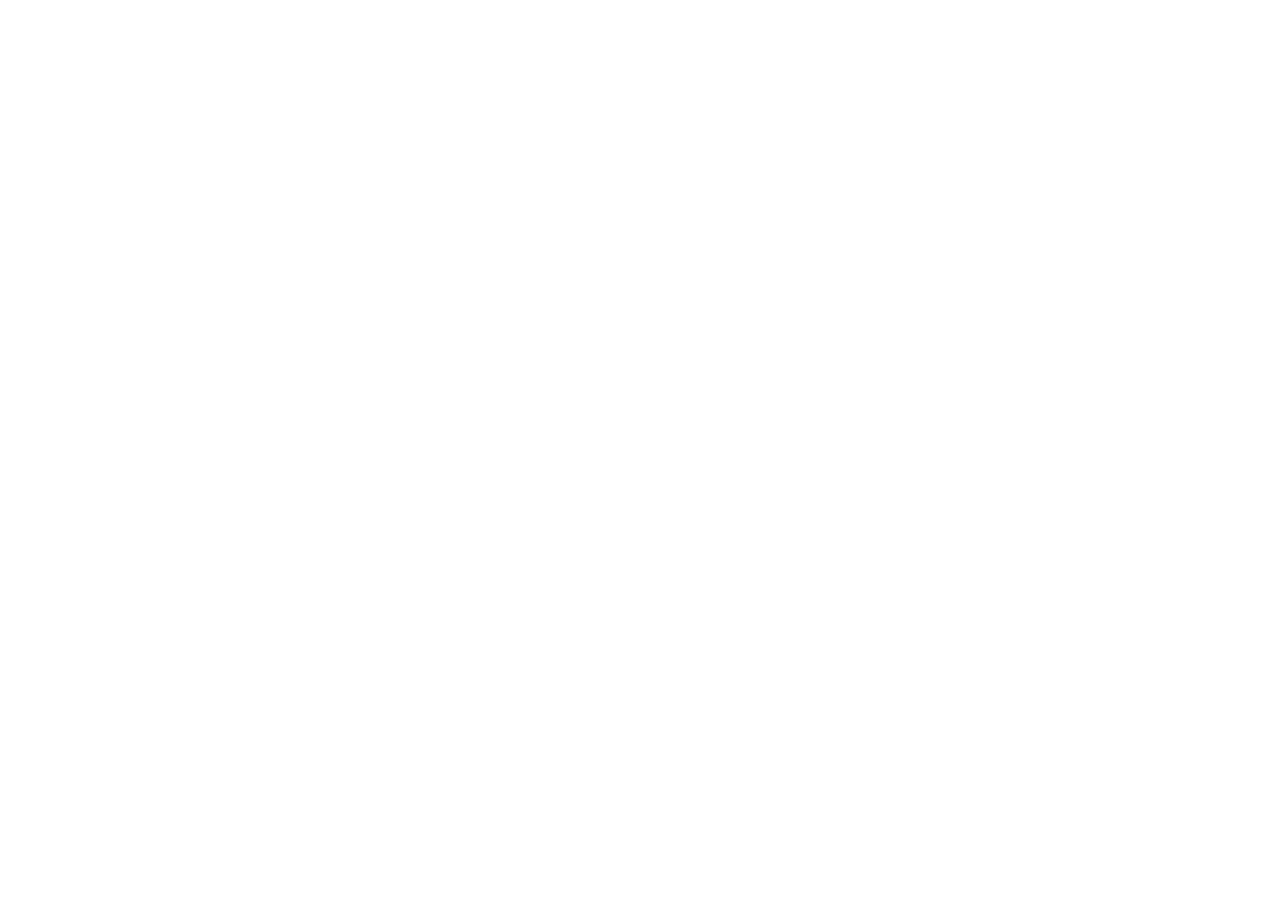
==== index.html @ 1cd81a51 "页面初始化" ====
<!DOCTYPE html>
<html lang="en">
<head>
    <meta charset="UTF-8">
    <meta name="viewport" content="width=device-width, initial-scale=1.0">
    <title>Document</title>
</head>
<body>
    
</body>
</html>
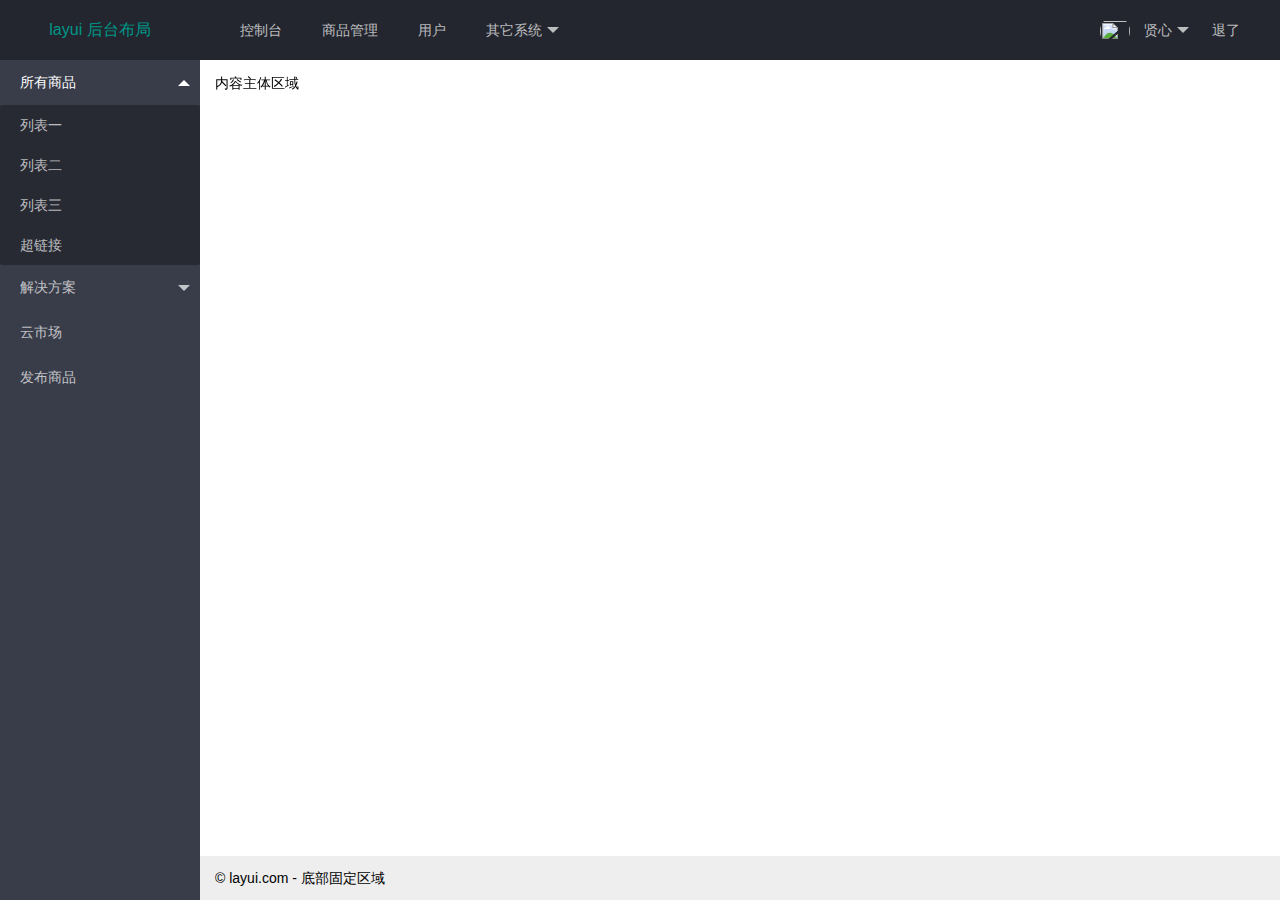
==== commit aeeeda00: "创建首页" ====
--- a/index.html
+++ b/index.html
@@ -1,11 +1,84 @@
 <!DOCTYPE html>
 <html lang="en">
+
 <head>
     <meta charset="UTF-8">
     <meta name="viewport" content="width=device-width, initial-scale=1.0">
     <title>Document</title>
+    <link rel="stylesheet" href="/assets/lib/layui/css/layui.css">
 </head>
-<body>
-    
+
+<body class="layui-layout-body">
+    <div class="layui-layout layui-layout-admin">
+        <div class="layui-header">
+            <div class="layui-logo">layui 后台布局</div>
+            <!-- 头部区域（可配合layui已有的水平导航） -->
+            <ul class="layui-nav layui-layout-left">
+                <li class="layui-nav-item"><a href="">控制台</a></li>
+                <li class="layui-nav-item"><a href="">商品管理</a></li>
+                <li class="layui-nav-item"><a href="">用户</a></li>
+                <li class="layui-nav-item">
+                    <a href="javascript:;">其它系统</a>
+                    <dl class="layui-nav-child">
+                        <dd><a href="">邮件管理</a></dd>
+                        <dd><a href="">消息管理</a></dd>
+                        <dd><a href="">授权管理</a></dd>
+                    </dl>
+                </li>
+            </ul>
+            <ul class="layui-nav layui-layout-right">
+                <li class="layui-nav-item">
+                    <a href="javascript:;">
+                        <img src="http://t.cn/RCzsdCq" class="layui-nav-img">
+                        贤心
+                    </a>
+                    <dl class="layui-nav-child">
+                        <dd><a href="">基本资料</a></dd>
+                        <dd><a href="">安全设置</a></dd>
+                    </dl>
+                </li>
+                <li class="layui-nav-item"><a href="">退了</a></li>
+            </ul>
+        </div>
+
+        <div class="layui-side layui-bg-black">
+            <div class="layui-side-scroll">
+                <!-- 左侧导航区域（可配合layui已有的垂直导航） -->
+                <ul class="layui-nav layui-nav-tree" lay-filter="test">
+                    <li class="layui-nav-item layui-nav-itemed">
+                        <a class="" href="javascript:;">所有商品</a>
+                        <dl class="layui-nav-child">
+                            <dd><a href="javascript:;">列表一</a></dd>
+                            <dd><a href="javascript:;">列表二</a></dd>
+                            <dd><a href="javascript:;">列表三</a></dd>
+                            <dd><a href="">超链接</a></dd>
+                        </dl>
+                    </li>
+                    <li class="layui-nav-item">
+                        <a href="javascript:;">解决方案</a>
+                        <dl class="layui-nav-child">
+                            <dd><a href="javascript:;">列表一</a></dd>
+                            <dd><a href="javascript:;">列表二</a></dd>
+                            <dd><a href="">超链接</a></dd>
+                        </dl>
+                    </li>
+                    <li class="layui-nav-item"><a href="">云市场</a></li>
+                    <li class="layui-nav-item"><a href="">发布商品</a></li>
+                </ul>
+            </div>
+        </div>
+
+        <div class="layui-body">
+            <!-- 内容主体区域 -->
+            <div style="padding: 15px;">内容主体区域</div>
+        </div>
+
+        <div class="layui-footer">
+            <!-- 底部固定区域 -->
+            © layui.com - 底部固定区域
+        </div>
+    </div>
+    <script src="/assets/lib/layui/layui.all.js"></script>
 </body>
+
 </html>--- a/assets/lib/layui/css/layui.css
+++ b/assets/lib/layui/css/layui.css
@@ -0,0 +1,2 @@
+/** layui-v2.5.5 MIT License By https://www.layui.com */
+ .layui-inline,img{display:inline-block;vertical-align:middle}h1,h2,h3,h4,h5,h6{font-weight:400}.layui-edge,.layui-header,.layui-inline,.layui-main{position:relative}.layui-body,.layui-edge,.layui-elip{overflow:hidden}.layui-btn,.layui-edge,.layui-inline,img{vertical-align:middle}.layui-btn,.layui-disabled,.layui-icon,.layui-unselect{-moz-user-select:none;-webkit-user-select:none;-ms-user-select:none}.layui-elip,.layui-form-checkbox span,.layui-form-pane .layui-form-label{text-overflow:ellipsis;white-space:nowrap}.layui-breadcrumb,.layui-tree-btnGroup{visibility:hidden}blockquote,body,button,dd,div,dl,dt,form,h1,h2,h3,h4,h5,h6,input,li,ol,p,pre,td,textarea,th,ul{margin:0;padding:0;-webkit-tap-highlight-color:rgba(0,0,0,0)}a:active,a:hover{outline:0}img{border:none}li{list-style:none}table{border-collapse:collapse;border-spacing:0}h4,h5,h6{font-size:100%}button,input,optgroup,option,select,textarea{font-family:inherit;font-size:inherit;font-style:inherit;font-weight:inherit;outline:0}pre{white-space:pre-wrap;white-space:-moz-pre-wrap;white-space:-pre-wrap;white-space:-o-pre-wrap;word-wrap:break-word}body{line-height:24px;font:14px Helvetica Neue,Helvetica,PingFang SC,Tahoma,Arial,sans-serif}hr{height:1px;margin:10px 0;border:0;clear:both}a{color:#333;text-decoration:none}a:hover{color:#777}a cite{font-style:normal;*cursor:pointer}.layui-border-box,.layui-border-box *{box-sizing:border-box}.layui-box,.layui-box *{box-sizing:content-box}.layui-clear{clear:both;*zoom:1}.layui-clear:after{content:'\20';clear:both;*zoom:1;display:block;height:0}.layui-inline{*display:inline;*zoom:1}.layui-edge{display:inline-block;width:0;height:0;border-width:6px;border-style:dashed;border-color:transparent}.layui-edge-top{top:-4px;border-bottom-color:#999;border-bottom-style:solid}.layui-edge-right{border-left-color:#999;border-left-style:solid}.layui-edge-bottom{top:2px;border-top-color:#999;border-top-style:solid}.layui-edge-left{border-right-color:#999;border-right-style:solid}.layui-disabled,.layui-disabled:hover{color:#d2d2d2!important;cursor:not-allowed!important}.layui-circle{border-radius:100%}.layui-show{display:block!important}.layui-hide{display:none!important}@font-face{font-family:layui-icon;src:url(../font/iconfont.eot?v=250);src:url(../font/iconfont.eot?v=250#iefix) format('embedded-opentype'),url(../font/iconfont.woff2?v=250) format('woff2'),url(../font/iconfont.woff?v=250) format('woff'),url(../font/iconfont.ttf?v=250) format('truetype'),url(../font/iconfont.svg?v=250#layui-icon) format('svg')}.layui-icon{font-family:layui-icon!important;font-size:16px;font-style:normal;-webkit-font-smoothing:antialiased;-moz-osx-font-smoothing:grayscale}.layui-icon-reply-fill:before{content:"\e611"}.layui-icon-set-fill:before{content:"\e614"}.layui-icon-menu-fill:before{content:"\e60f"}.layui-icon-search:before{content:"\e615"}.layui-icon-share:before{content:"\e641"}.layui-icon-set-sm:before{content:"\e620"}.layui-icon-engine:before{content:"\e628"}.layui-icon-close:before{content:"\1006"}.layui-icon-close-fill:before{content:"\1007"}.layui-icon-chart-screen:before{content:"\e629"}.layui-icon-star:before{content:"\e600"}.layui-icon-circle-dot:before{content:"\e617"}.layui-icon-chat:before{content:"\e606"}.layui-icon-release:before{content:"\e609"}.layui-icon-list:before{content:"\e60a"}.layui-icon-chart:before{content:"\e62c"}.layui-icon-ok-circle:before{content:"\1005"}.layui-icon-layim-theme:before{content:"\e61b"}.layui-icon-table:before{content:"\e62d"}.layui-icon-right:before{content:"\e602"}.layui-icon-left:before{content:"\e603"}.layui-icon-cart-simple:before{content:"\e698"}.layui-icon-face-cry:before{content:"\e69c"}.layui-icon-face-smile:before{content:"\e6af"}.layui-icon-survey:before{content:"\e6b2"}.layui-icon-tree:before{content:"\e62e"}.layui-icon-upload-circle:before{content:"\e62f"}.layui-icon-add-circle:before{content:"\e61f"}.layui-icon-download-circle:before{content:"\e601"}.layui-icon-templeate-1:before{content:"\e630"}.layui-icon-util:before{content:"\e631"}.layui-icon-face-surprised:before{content:"\e664"}.layui-icon-edit:before{content:"\e642"}.layui-icon-speaker:before{content:"\e645"}.layui-icon-down:before{content:"\e61a"}.layui-icon-file:before{content:"\e621"}.layui-icon-layouts:before{content:"\e632"}.layui-icon-rate-half:before{content:"\e6c9"}.layui-icon-add-circle-fine:before{content:"\e608"}.layui-icon-prev-circle:before{content:"\e633"}.layui-icon-read:before{content:"\e705"}.layui-icon-404:before{content:"\e61c"}.layui-icon-carousel:before{content:"\e634"}.layui-icon-help:before{content:"\e607"}.layui-icon-code-circle:before{content:"\e635"}.layui-icon-water:before{content:"\e636"}.layui-icon-username:before{content:"\e66f"}.layui-icon-find-fill:before{content:"\e670"}.layui-icon-about:before{content:"\e60b"}.layui-icon-location:before{content:"\e715"}.layui-icon-up:before{content:"\e619"}.layui-icon-pause:before{content:"\e651"}.layui-icon-date:before{content:"\e637"}.layui-icon-layim-uploadfile:before{content:"\e61d"}.layui-icon-delete:before{content:"\e640"}.layui-icon-play:before{content:"\e652"}.layui-icon-top:before{content:"\e604"}.layui-icon-friends:before{content:"\e612"}.layui-icon-refresh-3:before{content:"\e9aa"}.layui-icon-ok:before{content:"\e605"}.layui-icon-layer:before{content:"\e638"}.layui-icon-face-smile-fine:before{content:"\e60c"}.layui-icon-dollar:before{content:"\e659"}.layui-icon-group:before{content:"\e613"}.layui-icon-layim-download:before{content:"\e61e"}.layui-icon-picture-fine:before{content:"\e60d"}.layui-icon-link:before{content:"\e64c"}.layui-icon-diamond:before{content:"\e735"}.layui-icon-log:before{content:"\e60e"}.layui-icon-rate-solid:before{content:"\e67a"}.layui-icon-fonts-del:before{content:"\e64f"}.layui-icon-unlink:before{content:"\e64d"}.layui-icon-fonts-clear:before{content:"\e639"}.layui-icon-triangle-r:before{content:"\e623"}.layui-icon-circle:before{content:"\e63f"}.layui-icon-radio:before{content:"\e643"}.layui-icon-align-center:before{content:"\e647"}.layui-icon-align-right:before{content:"\e648"}.layui-icon-align-left:before{content:"\e649"}.layui-icon-loading-1:before{content:"\e63e"}.layui-icon-return:before{content:"\e65c"}.layui-icon-fonts-strong:before{content:"\e62b"}.layui-icon-upload:before{content:"\e67c"}.layui-icon-dialogue:before{content:"\e63a"}.layui-icon-video:before{content:"\e6ed"}.layui-icon-headset:before{content:"\e6fc"}.layui-icon-cellphone-fine:before{content:"\e63b"}.layui-icon-add-1:before{content:"\e654"}.layui-icon-face-smile-b:before{content:"\e650"}.layui-icon-fonts-html:before{content:"\e64b"}.layui-icon-form:before{content:"\e63c"}.layui-icon-cart:before{content:"\e657"}.layui-icon-camera-fill:before{content:"\e65d"}.layui-icon-tabs:before{content:"\e62a"}.layui-icon-fonts-code:before{content:"\e64e"}.layui-icon-fire:before{content:"\e756"}.layui-icon-set:before{content:"\e716"}.layui-icon-fonts-u:before{content:"\e646"}.layui-icon-triangle-d:before{content:"\e625"}.layui-icon-tips:before{content:"\e702"}.layui-icon-picture:before{content:"\e64a"}.layui-icon-more-vertical:before{content:"\e671"}.layui-icon-flag:before{content:"\e66c"}.layui-icon-loading:before{content:"\e63d"}.layui-icon-fonts-i:before{content:"\e644"}.layui-icon-refresh-1:before{content:"\e666"}.layui-icon-rmb:before{content:"\e65e"}.layui-icon-home:before{content:"\e68e"}.layui-icon-user:before{content:"\e770"}.layui-icon-notice:before{content:"\e667"}.layui-icon-login-weibo:before{content:"\e675"}.layui-icon-voice:before{content:"\e688"}.layui-icon-upload-drag:before{content:"\e681"}.layui-icon-login-qq:before{content:"\e676"}.layui-icon-snowflake:before{content:"\e6b1"}.layui-icon-file-b:before{content:"\e655"}.layui-icon-template:before{content:"\e663"}.layui-icon-auz:before{content:"\e672"}.layui-icon-console:before{content:"\e665"}.layui-icon-app:before{content:"\e653"}.layui-icon-prev:before{content:"\e65a"}.layui-icon-website:before{content:"\e7ae"}.layui-icon-next:before{content:"\e65b"}.layui-icon-component:before{content:"\e857"}.layui-icon-more:before{content:"\e65f"}.layui-icon-login-wechat:before{content:"\e677"}.layui-icon-shrink-right:before{content:"\e668"}.layui-icon-spread-left:before{content:"\e66b"}.layui-icon-camera:before{content:"\e660"}.layui-icon-note:before{content:"\e66e"}.layui-icon-refresh:before{content:"\e669"}.layui-icon-female:before{content:"\e661"}.layui-icon-male:before{content:"\e662"}.layui-icon-password:before{content:"\e673"}.layui-icon-senior:before{content:"\e674"}.layui-icon-theme:before{content:"\e66a"}.layui-icon-tread:before{content:"\e6c5"}.layui-icon-praise:before{content:"\e6c6"}.layui-icon-star-fill:before{content:"\e658"}.layui-icon-rate:before{content:"\e67b"}.layui-icon-template-1:before{content:"\e656"}.layui-icon-vercode:before{content:"\e679"}.layui-icon-cellphone:before{content:"\e678"}.layui-icon-screen-full:before{content:"\e622"}.layui-icon-screen-restore:before{content:"\e758"}.layui-icon-cols:before{content:"\e610"}.layui-icon-export:before{content:"\e67d"}.layui-icon-print:before{content:"\e66d"}.layui-icon-slider:before{content:"\e714"}.layui-icon-addition:before{content:"\e624"}.layui-icon-subtraction:before{content:"\e67e"}.layui-icon-service:before{content:"\e626"}.layui-icon-transfer:before{content:"\e691"}.layui-main{width:1140px;margin:0 auto}.layui-header{z-index:1000;height:60px}.layui-header a:hover{transition:all .5s;-webkit-transition:all .5s}.layui-side{position:fixed;left:0;top:0;bottom:0;z-index:999;width:200px;overflow-x:hidden}.layui-side-scroll{position:relative;width:220px;height:100%;overflow-x:hidden}.layui-body{position:absolute;left:200px;right:0;top:0;bottom:0;z-index:998;width:auto;overflow-y:auto;box-sizing:border-box}.layui-layout-body{overflow:hidden}.layui-layout-admin .layui-header{background-color:#23262E}.layui-layout-admin .layui-side{top:60px;width:200px;overflow-x:hidden}.layui-layout-admin .layui-body{position:fixed;top:60px;bottom:44px}.layui-layout-admin .layui-main{width:auto;margin:0 15px}.layui-layout-admin .layui-footer{position:fixed;left:200px;right:0;bottom:0;height:44px;line-height:44px;padding:0 15px;background-color:#eee}.layui-layout-admin .layui-logo{position:absolute;left:0;top:0;width:200px;height:100%;line-height:60px;text-align:center;color:#009688;font-size:16px}.layui-layout-admin .layui-header .layui-nav{background:0 0}.layui-layout-left{position:absolute!important;left:200px;top:0}.layui-layout-right{position:absolute!important;right:0;top:0}.layui-container{position:relative;margin:0 auto;padding:0 15px;box-sizing:border-box}.layui-fluid{position:relative;margin:0 auto;padding:0 15px}.layui-row:after,.layui-row:before{content:'';display:block;clear:both}.layui-col-lg1,.layui-col-lg10,.layui-col-lg11,.layui-col-lg12,.layui-col-lg2,.layui-col-lg3,.layui-col-lg4,.layui-col-lg5,.layui-col-lg6,.layui-col-lg7,.layui-col-lg8,.layui-col-lg9,.layui-col-md1,.layui-col-md10,.layui-col-md11,.layui-col-md12,.layui-col-md2,.layui-col-md3,.layui-col-md4,.layui-col-md5,.layui-col-md6,.layui-col-md7,.layui-col-md8,.layui-col-md9,.layui-col-sm1,.layui-col-sm10,.layui-col-sm11,.layui-col-sm12,.layui-col-sm2,.layui-col-sm3,.layui-col-sm4,.layui-col-sm5,.layui-col-sm6,.layui-col-sm7,.layui-col-sm8,.layui-col-sm9,.layui-col-xs1,.layui-col-xs10,.layui-col-xs11,.layui-col-xs12,.layui-col-xs2,.layui-col-xs3,.layui-col-xs4,.layui-col-xs5,.layui-col-xs6,.layui-col-xs7,.layui-col-xs8,.layui-col-xs9{position:relative;display:block;box-sizing:border-box}.layui-col-xs1,.layui-col-xs10,.layui-col-xs11,.layui-col-xs12,.layui-col-xs2,.layui-col-xs3,.layui-col-xs4,.layui-col-xs5,.layui-col-xs6,.layui-col-xs7,.layui-col-xs8,.layui-col-xs9{float:left}.layui-col-xs1{width:8.33333333%}.layui-col-xs2{width:16.66666667%}.layui-col-xs3{width:25%}.layui-col-xs4{width:33.33333333%}.layui-col-xs5{width:41.66666667%}.layui-col-xs6{width:50%}.layui-col-xs7{width:58.33333333%}.layui-col-xs8{width:66.66666667%}.layui-col-xs9{width:75%}.layui-col-xs10{width:83.33333333%}.layui-col-xs11{width:91.66666667%}.layui-col-xs12{width:100%}.layui-col-xs-offset1{margin-left:8.33333333%}.layui-col-xs-offset2{margin-left:16.66666667%}.layui-col-xs-offset3{margin-left:25%}.layui-col-xs-offset4{margin-left:33.33333333%}.layui-col-xs-offset5{margin-left:41.66666667%}.layui-col-xs-offset6{margin-left:50%}.layui-col-xs-offset7{margin-left:58.33333333%}.layui-col-xs-offset8{margin-left:66.66666667%}.layui-col-xs-offset9{margin-left:75%}.layui-col-xs-offset10{margin-left:83.33333333%}.layui-col-xs-offset11{margin-left:91.66666667%}.layui-col-xs-offset12{margin-left:100%}@media screen and (max-width:768px){.layui-hide-xs{display:none!important}.layui-show-xs-block{display:block!important}.layui-show-xs-inline{display:inline!important}.layui-show-xs-inline-block{display:inline-block!important}}@media screen and (min-width:768px){.layui-container{width:750px}.layui-hide-sm{display:none!important}.layui-show-sm-block{display:block!important}.layui-show-sm-inline{display:inline!important}.layui-show-sm-inline-block{display:inline-block!important}.layui-col-sm1,.layui-col-sm10,.layui-col-sm11,.layui-col-sm12,.layui-col-sm2,.layui-col-sm3,.layui-col-sm4,.layui-col-sm5,.layui-col-sm6,.layui-col-sm7,.layui-col-sm8,.layui-col-sm9{float:left}.layui-col-sm1{width:8.33333333%}.layui-col-sm2{width:16.66666667%}.layui-col-sm3{width:25%}.layui-col-sm4{width:33.33333333%}.layui-col-sm5{width:41.66666667%}.layui-col-sm6{width:50%}.layui-col-sm7{width:58.33333333%}.layui-col-sm8{width:66.66666667%}.layui-col-sm9{width:75%}.layui-col-sm10{width:83.33333333%}.layui-col-sm11{width:91.66666667%}.layui-col-sm12{width:100%}.layui-col-sm-offset1{margin-left:8.33333333%}.layui-col-sm-offset2{margin-left:16.66666667%}.layui-col-sm-offset3{margin-left:25%}.layui-col-sm-offset4{margin-left:33.33333333%}.layui-col-sm-offset5{margin-left:41.66666667%}.layui-col-sm-offset6{margin-left:50%}.layui-col-sm-offset7{margin-left:58.33333333%}.layui-col-sm-offset8{margin-left:66.66666667%}.layui-col-sm-offset9{margin-left:75%}.layui-col-sm-offset10{margin-left:83.33333333%}.layui-col-sm-offset11{margin-left:91.66666667%}.layui-col-sm-offset12{margin-left:100%}}@media screen and (min-width:992px){.layui-container{width:970px}.layui-hide-md{display:none!important}.layui-show-md-block{display:block!important}.layui-show-md-inline{display:inline!important}.layui-show-md-inline-block{display:inline-block!important}.layui-col-md1,.layui-col-md10,.layui-col-md11,.layui-col-md12,.layui-col-md2,.layui-col-md3,.layui-col-md4,.layui-col-md5,.layui-col-md6,.layui-col-md7,.layui-col-md8,.layui-col-md9{float:left}.layui-col-md1{width:8.33333333%}.layui-col-md2{width:16.66666667%}.layui-col-md3{width:25%}.layui-col-md4{width:33.33333333%}.layui-col-md5{width:41.66666667%}.layui-col-md6{width:50%}.layui-col-md7{width:58.33333333%}.layui-col-md8{width:66.66666667%}.layui-col-md9{width:75%}.layui-col-md10{width:83.33333333%}.layui-col-md11{width:91.66666667%}.layui-col-md12{width:100%}.layui-col-md-offset1{margin-left:8.33333333%}.layui-col-md-offset2{margin-left:16.66666667%}.layui-col-md-offset3{margin-left:25%}.layui-col-md-offset4{margin-left:33.33333333%}.layui-col-md-offset5{margin-left:41.66666667%}.layui-col-md-offset6{margin-left:50%}.layui-col-md-offset7{margin-left:58.33333333%}.layui-col-md-offset8{margin-left:66.66666667%}.layui-col-md-offset9{margin-left:75%}.layui-col-md-offset10{margin-left:83.33333333%}.layui-col-md-offset11{margin-left:91.66666667%}.layui-col-md-offset12{margin-left:100%}}@media screen and (min-width:1200px){.layui-container{width:1170px}.layui-hide-lg{display:none!important}.layui-show-lg-block{display:block!important}.layui-show-lg-inline{display:inline!important}.layui-show-lg-inline-block{display:inline-block!important}.layui-col-lg1,.layui-col-lg10,.layui-col-lg11,.layui-col-lg12,.layui-col-lg2,.layui-col-lg3,.layui-col-lg4,.layui-col-lg5,.layui-col-lg6,.layui-col-lg7,.layui-col-lg8,.layui-col-lg9{float:left}.layui-col-lg1{width:8.33333333%}.layui-col-lg2{width:16.66666667%}.layui-col-lg3{width:25%}.layui-col-lg4{width:33.33333333%}.layui-col-lg5{width:41.66666667%}.layui-col-lg6{width:50%}.layui-col-lg7{width:58.33333333%}.layui-col-lg8{width:66.66666667%}.layui-col-lg9{width:75%}.layui-col-lg10{width:83.33333333%}.layui-col-lg11{width:91.66666667%}.layui-col-lg12{width:100%}.layui-col-lg-offset1{margin-left:8.33333333%}.layui-col-lg-offset2{margin-left:16.66666667%}.layui-col-lg-offset3{margin-left:25%}.layui-col-lg-offset4{margin-left:33.33333333%}.layui-col-lg-offset5{margin-left:41.66666667%}.layui-col-lg-offset6{margin-left:50%}.layui-col-lg-offset7{margin-left:58.33333333%}.layui-col-lg-offset8{margin-left:66.66666667%}.layui-col-lg-offset9{margin-left:75%}.layui-col-lg-offset10{margin-left:83.33333333%}.layui-col-lg-offset11{margin-left:91.66666667%}.layui-col-lg-offset12{margin-left:100%}}.layui-col-space1{margin:-.5px}.layui-col-space1>*{padding:.5px}.layui-col-space3{margin:-1.5px}.layui-col-space3>*{padding:1.5px}.layui-col-space5{margin:-2.5px}.layui-col-space5>*{padding:2.5px}.layui-col-space8{margin:-3.5px}.layui-col-space8>*{padding:3.5px}.layui-col-space10{margin:-5px}.layui-col-space10>*{padding:5px}.layui-col-space12{margin:-6px}.layui-col-space12>*{padding:6px}.layui-col-space15{margin:-7.5px}.layui-col-space15>*{padding:7.5px}.layui-col-space18{margin:-9px}.layui-col-space18>*{padding:9px}.layui-col-space20{margin:-10px}.layui-col-space20>*{padding:10px}.layui-col-space22{margin:-11px}.layui-col-space22>*{padding:11px}.layui-col-space25{margin:-12.5px}.layui-col-space25>*{padding:12.5px}.layui-col-space30{margin:-15px}.layui-col-space30>*{padding:15px}.layui-btn,.layui-input,.layui-select,.layui-textarea,.layui-upload-button{outline:0;-webkit-appearance:none;transition:all .3s;-webkit-transition:all .3s;box-sizing:border-box}.layui-elem-quote{margin-bottom:10px;padding:15px;line-height:22px;border-left:5px solid #009688;border-radius:0 2px 2px 0;background-color:#f2f2f2}.layui-quote-nm{border-style:solid;border-width:1px 1px 1px 5px;background:0 0}.layui-elem-field{margin-bottom:10px;padding:0;border-width:1px;border-style:solid}.layui-elem-field legend{margin-left:20px;padding:0 10px;font-size:20px;font-weight:300}.layui-field-title{margin:10px 0 20px;border-width:1px 0 0}.layui-field-box{padding:10px 15px}.layui-field-title .layui-field-box{padding:10px 0}.layui-progress{position:relative;height:6px;border-radius:20px;background-color:#e2e2e2}.layui-progress-bar{position:absolute;left:0;top:0;width:0;max-width:100%;height:6px;border-radius:20px;text-align:right;background-color:#5FB878;transition:all .3s;-webkit-transition:all .3s}.layui-progress-big,.layui-progress-big .layui-progress-bar{height:18px;line-height:18px}.layui-progress-text{position:relative;top:-20px;line-height:18px;font-size:12px;color:#666}.layui-progress-big .layui-progress-text{position:static;padding:0 10px;color:#fff}.layui-collapse{border-width:1px;border-style:solid;border-radius:2px}.layui-colla-content,.layui-colla-item{border-top-width:1px;border-top-style:solid}.layui-colla-item:first-child{border-top:none}.layui-colla-title{position:relative;height:42px;line-height:42px;padding:0 15px 0 35px;color:#333;background-color:#f2f2f2;cursor:pointer;font-size:14px;overflow:hidden}.layui-colla-content{display:none;padding:10px 15px;line-height:22px;color:#666}.layui-colla-icon{position:absolute;left:15px;top:0;font-size:14px}.layui-card{margin-bottom:15px;border-radius:2px;background-color:#fff;box-shadow:0 1px 2px 0 rgba(0,0,0,.05)}.layui-card:last-child{margin-bottom:0}.layui-card-header{position:relative;height:42px;line-height:42px;padding:0 15px;border-bottom:1px solid #f6f6f6;color:#333;border-radius:2px 2px 0 0;font-size:14px}.layui-bg-black,.layui-bg-blue,.layui-bg-cyan,.layui-bg-green,.layui-bg-orange,.layui-bg-red{color:#fff!important}.layui-card-body{position:relative;padding:10px 15px;line-height:24px}.layui-card-body[pad15]{padding:15px}.layui-card-body[pad20]{padding:20px}.layui-card-body .layui-table{margin:5px 0}.layui-card .layui-tab{margin:0}.layui-panel-window{position:relative;padding:15px;border-radius:0;border-top:5px solid #E6E6E6;background-color:#fff}.layui-auxiliar-moving{position:fixed;left:0;right:0;top:0;bottom:0;width:100%;height:100%;background:0 0;z-index:9999999999}.layui-form-label,.layui-form-mid,.layui-form-select,.layui-input-block,.layui-input-inline,.layui-textarea{position:relative}.layui-bg-red{background-color:#FF5722!important}.layui-bg-orange{background-color:#FFB800!important}.layui-bg-green{background-color:#009688!important}.layui-bg-cyan{background-color:#2F4056!important}.layui-bg-blue{background-color:#1E9FFF!important}.layui-bg-black{background-color:#393D49!important}.layui-bg-gray{background-color:#eee!important;color:#666!important}.layui-badge-rim,.layui-colla-content,.layui-colla-item,.layui-collapse,.layui-elem-field,.layui-form-pane .layui-form-item[pane],.layui-form-pane .layui-form-label,.layui-input,.layui-layedit,.layui-layedit-tool,.layui-quote-nm,.layui-select,.layui-tab-bar,.layui-tab-card,.layui-tab-title,.layui-tab-title .layui-this:after,.layui-textarea{border-color:#e6e6e6}.layui-timeline-item:before,hr{background-color:#e6e6e6}.layui-text{line-height:22px;font-size:14px;color:#666}.layui-text h1,.layui-text h2,.layui-text h3{font-weight:500;color:#333}.layui-text h1{font-size:30px}.layui-text h2{font-size:24px}.layui-text h3{font-size:18px}.layui-text a:not(.layui-btn){color:#01AAED}.layui-text a:not(.layui-btn):hover{text-decoration:underline}.layui-text ul{padding:5px 0 5px 15px}.layui-text ul li{margin-top:5px;list-style-type:disc}.layui-text em,.layui-word-aux{color:#999!important;padding:0 5px!important}.layui-btn{display:inline-block;height:38px;line-height:38px;padding:0 18px;background-color:#009688;color:#fff;white-space:nowrap;text-align:center;font-size:14px;border:none;border-radius:2px;cursor:pointer}.layui-btn:hover{opacity:.8;filter:alpha(opacity=80);color:#fff}.layui-btn:active{opacity:1;filter:alpha(opacity=100)}.layui-btn+.layui-btn{margin-left:10px}.layui-btn-container{font-size:0}.layui-btn-container .layui-btn{margin-right:10px;margin-bottom:10px}.layui-btn-container .layui-btn+.layui-btn{margin-left:0}.layui-table .layui-btn-container .layui-btn{margin-bottom:9px}.layui-btn-radius{border-radius:100px}.layui-btn .layui-icon{margin-right:3px;font-size:18px;vertical-align:bottom;vertical-align:middle\9}.layui-btn-primary{border:1px solid #C9C9C9;background-color:#fff;color:#555}.layui-btn-primary:hover{border-color:#009688;color:#333}.layui-btn-normal{background-color:#1E9FFF}.layui-btn-warm{background-color:#FFB800}.layui-btn-danger{background-color:#FF5722}.layui-btn-checked{background-color:#5FB878}.layui-btn-disabled,.layui-btn-disabled:active,.layui-btn-disabled:hover{border:1px solid #e6e6e6;background-color:#FBFBFB;color:#C9C9C9;cursor:not-allowed;opacity:1}.layui-btn-lg{height:44px;line-height:44px;padding:0 25px;font-size:16px}.layui-btn-sm{height:30px;line-height:30px;padding:0 10px;font-size:12px}.layui-btn-sm i{font-size:16px!important}.layui-btn-xs{height:22px;line-height:22px;padding:0 5px;font-size:12px}.layui-btn-xs i{font-size:14px!important}.layui-btn-group{display:inline-block;vertical-align:middle;font-size:0}.layui-btn-group .layui-btn{margin-left:0!important;margin-right:0!important;border-left:1px solid rgba(255,255,255,.5);border-radius:0}.layui-btn-group .layui-btn-primary{border-left:none}.layui-btn-group .layui-btn-primary:hover{border-color:#C9C9C9;color:#009688}.layui-btn-group .layui-btn:first-child{border-left:none;border-radius:2px 0 0 2px}.layui-btn-group .layui-btn-primary:first-child{border-left:1px solid #c9c9c9}.layui-btn-group .layui-btn:last-child{border-radius:0 2px 2px 0}.layui-btn-group .layui-btn+.layui-btn{margin-left:0}.layui-btn-group+.layui-btn-group{margin-left:10px}.layui-btn-fluid{width:100%}.layui-input,.layui-select,.layui-textarea{height:38px;line-height:1.3;line-height:38px\9;border-width:1px;border-style:solid;background-color:#fff;border-radius:2px}.layui-input::-webkit-input-placeholder,.layui-select::-webkit-input-placeholder,.layui-textarea::-webkit-input-placeholder{line-height:1.3}.layui-input,.layui-textarea{display:block;width:100%;padding-left:10px}.layui-input:hover,.layui-textarea:hover{border-color:#D2D2D2!important}.layui-input:focus,.layui-textarea:focus{border-color:#C9C9C9!important}.layui-textarea{min-height:100px;height:auto;line-height:20px;padding:6px 10px;resize:vertical}.layui-select{padding:0 10px}.layui-form input[type=checkbox],.layui-form input[type=radio],.layui-form select{display:none}.layui-form [lay-ignore]{display:initial}.layui-form-item{margin-bottom:15px;clear:both;*zoom:1}.layui-form-item:after{content:'\20';clear:both;*zoom:1;display:block;height:0}.layui-form-label{float:left;display:block;padding:9px 15px;width:80px;font-weight:400;line-height:20px;text-align:right}.layui-form-label-col{display:block;float:none;padding:9px 0;line-height:20px;text-align:left}.layui-form-item .layui-inline{margin-bottom:5px;margin-right:10px}.layui-input-block{margin-left:110px;min-height:36px}.layui-input-inline{display:inline-block;vertical-align:middle}.layui-form-item .layui-input-inline{float:left;width:190px;margin-right:10px}.layui-form-text .layui-input-inline{width:auto}.layui-form-mid{float:left;display:block;padding:9px 0!important;line-height:20px;margin-right:10px}.layui-form-danger+.layui-form-select .layui-input,.layui-form-danger:focus{border-color:#FF5722!important}.layui-form-select .layui-input{padding-right:30px;cursor:pointer}.layui-form-select .layui-edge{position:absolute;right:10px;top:50%;margin-top:-3px;cursor:pointer;border-width:6px;border-top-color:#c2c2c2;border-top-style:solid;transition:all .3s;-webkit-transition:all .3s}.layui-form-select dl{display:none;position:absolute;left:0;top:42px;padding:5px 0;z-index:899;min-width:100%;border:1px solid #d2d2d2;max-height:300px;overflow-y:auto;background-color:#fff;border-radius:2px;box-shadow:0 2px 4px rgba(0,0,0,.12);box-sizing:border-box}.layui-form-select dl dd,.layui-form-select dl dt{padding:0 10px;line-height:36px;white-space:nowrap;overflow:hidden;text-overflow:ellipsis}.layui-form-select dl dt{font-size:12px;color:#999}.layui-form-select dl dd{cursor:pointer}.layui-form-select dl dd:hover{background-color:#f2f2f2;-webkit-transition:.5s all;transition:.5s all}.layui-form-select .layui-select-group dd{padding-left:20px}.layui-form-select dl dd.layui-select-tips{padding-left:10px!important;color:#999}.layui-form-select dl dd.layui-this{background-color:#5FB878;color:#fff}.layui-form-checkbox,.layui-form-select dl dd.layui-disabled{background-color:#fff}.layui-form-selected dl{display:block}.layui-form-checkbox,.layui-form-checkbox *,.layui-form-switch{display:inline-block;vertical-align:middle}.layui-form-selected .layui-edge{margin-top:-9px;-webkit-transform:rotate(180deg);transform:rotate(180deg);margin-top:-3px\9}:root .layui-form-selected .layui-edge{margin-top:-9px\0/IE9}.layui-form-selectup dl{top:auto;bottom:42px}.layui-select-none{margin:5px 0;text-align:center;color:#999}.layui-select-disabled .layui-disabled{border-color:#eee!important}.layui-select-disabled .layui-edge{border-top-color:#d2d2d2}.layui-form-checkbox{position:relative;height:30px;line-height:30px;margin-right:10px;padding-right:30px;cursor:pointer;font-size:0;-webkit-transition:.1s linear;transition:.1s linear;box-sizing:border-box}.layui-form-checkbox span{padding:0 10px;height:100%;font-size:14px;border-radius:2px 0 0 2px;background-color:#d2d2d2;color:#fff;overflow:hidden}.layui-form-checkbox:hover span{background-color:#c2c2c2}.layui-form-checkbox i{position:absolute;right:0;top:0;width:30px;height:28px;border:1px solid #d2d2d2;border-left:none;border-radius:0 2px 2px 0;color:#fff;font-size:20px;text-align:center}.layui-form-checkbox:hover i{border-color:#c2c2c2;color:#c2c2c2}.layui-form-checked,.layui-form-checked:hover{border-color:#5FB878}.layui-form-checked span,.layui-form-checked:hover span{background-color:#5FB878}.layui-form-checked i,.layui-form-checked:hover i{color:#5FB878}.layui-form-item .layui-form-checkbox{margin-top:4px}.layui-form-checkbox[lay-skin=primary]{height:auto!important;line-height:normal!important;min-width:18px;min-height:18px;border:none!important;margin-right:0;padding-left:28px;padding-right:0;background:0 0}.layui-form-checkbox[lay-skin=primary] span{padding-left:0;padding-right:15px;line-height:18px;background:0 0;color:#666}.layui-form-checkbox[lay-skin=primary] i{right:auto;left:0;width:16px;height:16px;line-height:16px;border:1px solid #d2d2d2;font-size:12px;border-radius:2px;background-color:#fff;-webkit-transition:.1s linear;transition:.1s linear}.layui-form-checkbox[lay-skin=primary]:hover i{border-color:#5FB878;color:#fff}.layui-form-checked[lay-skin=primary] i{border-color:#5FB878!important;background-color:#5FB878;color:#fff}.layui-checkbox-disbaled[lay-skin=primary] span{background:0 0!important;color:#c2c2c2}.layui-checkbox-disbaled[lay-skin=primary]:hover i{border-color:#d2d2d2}.layui-form-item .layui-form-checkbox[lay-skin=primary]{margin-top:10px}.layui-form-switch{position:relative;height:22px;line-height:22px;min-width:35px;padding:0 5px;margin-top:8px;border:1px solid #d2d2d2;border-radius:20px;cursor:pointer;background-color:#fff;-webkit-transition:.1s linear;transition:.1s linear}.layui-form-switch i{position:absolute;left:5px;top:3px;width:16px;height:16px;border-radius:20px;background-color:#d2d2d2;-webkit-transition:.1s linear;transition:.1s linear}.layui-form-switch em{position:relative;top:0;width:25px;margin-left:21px;padding:0!important;text-align:center!important;color:#999!important;font-style:normal!important;font-size:12px}.layui-form-onswitch{border-color:#5FB878;background-color:#5FB878}.layui-checkbox-disbaled,.layui-checkbox-disbaled i{border-color:#e2e2e2!important}.layui-form-onswitch i{left:100%;margin-left:-21px;background-color:#fff}.layui-form-onswitch em{margin-left:5px;margin-right:21px;color:#fff!important}.layui-checkbox-disbaled span{background-color:#e2e2e2!important}.layui-checkbox-disbaled:hover i{color:#fff!important}[lay-radio]{display:none}.layui-form-radio,.layui-form-radio *{display:inline-block;vertical-align:middle}.layui-form-radio{line-height:28px;margin:6px 10px 0 0;padding-right:10px;cursor:pointer;font-size:0}.layui-form-radio *{font-size:14px}.layui-form-radio>i{margin-right:8px;font-size:22px;color:#c2c2c2}.layui-form-radio>i:hover,.layui-form-radioed>i{color:#5FB878}.layui-radio-disbaled>i{color:#e2e2e2!important}.layui-form-pane .layui-form-label{width:110px;padding:8px 15px;height:38px;line-height:20px;border-width:1px;border-style:solid;border-radius:2px 0 0 2px;text-align:center;background-color:#FBFBFB;overflow:hidden;box-sizing:border-box}.layui-form-pane .layui-input-inline{margin-left:-1px}.layui-form-pane .layui-input-block{margin-left:110px;left:-1px}.layui-form-pane .layui-input{border-radius:0 2px 2px 0}.layui-form-pane .layui-form-text .layui-form-label{float:none;width:100%;border-radius:2px;box-sizing:border-box;text-align:left}.layui-form-pane .layui-form-text .layui-input-inline{display:block;margin:0;top:-1px;clear:both}.layui-form-pane .layui-form-text .layui-input-block{margin:0;left:0;top:-1px}.layui-form-pane .layui-form-text .layui-textarea{min-height:100px;border-radius:0 0 2px 2px}.layui-form-pane .layui-form-checkbox{margin:4px 0 4px 10px}.layui-form-pane .layui-form-radio,.layui-form-pane .layui-form-switch{margin-top:6px;margin-left:10px}.layui-form-pane .layui-form-item[pane]{position:relative;border-width:1px;border-style:solid}.layui-form-pane .layui-form-item[pane] .layui-form-label{position:absolute;left:0;top:0;height:100%;border-width:0 1px 0 0}.layui-form-pane .layui-form-item[pane] .layui-input-inline{margin-left:110px}@media screen and (max-width:450px){.layui-form-item .layui-form-label{text-overflow:ellipsis;overflow:hidden;white-space:nowrap}.layui-form-item .layui-inline{display:block;margin-right:0;margin-bottom:20px;clear:both}.layui-form-item .layui-inline:after{content:'\20';clear:both;display:block;height:0}.layui-form-item .layui-input-inline{display:block;float:none;left:-3px;width:auto;margin:0 0 10px 112px}.layui-form-item .layui-input-inline+.layui-form-mid{margin-left:110px;top:-5px;padding:0}.layui-form-item .layui-form-checkbox{margin-right:5px;margin-bottom:5px}}.layui-layedit{border-width:1px;border-style:solid;border-radius:2px}.layui-layedit-tool{padding:3px 5px;border-bottom-width:1px;border-bottom-style:solid;font-size:0}.layedit-tool-fixed{position:fixed;top:0;border-top:1px solid #e2e2e2}.layui-layedit-tool .layedit-tool-mid,.layui-layedit-tool .layui-icon{display:inline-block;vertical-align:middle;text-align:center;font-size:14px}.layui-layedit-tool .layui-icon{position:relative;width:32px;height:30px;line-height:30px;margin:3px 5px;color:#777;cursor:pointer;border-radius:2px}.layui-layedit-tool .layui-icon:hover{color:#393D49}.layui-layedit-tool .layui-icon:active{color:#000}.layui-layedit-tool .layedit-tool-active{background-color:#e2e2e2;color:#000}.layui-layedit-tool .layui-disabled,.layui-layedit-tool .layui-disabled:hover{color:#d2d2d2;cursor:not-allowed}.layui-layedit-tool .layedit-tool-mid{width:1px;height:18px;margin:0 10px;background-color:#d2d2d2}.layedit-tool-html{width:50px!important;font-size:30px!important}.layedit-tool-b,.layedit-tool-code,.layedit-tool-help{font-size:16px!important}.layedit-tool-d,.layedit-tool-face,.layedit-tool-image,.layedit-tool-unlink{font-size:18px!important}.layedit-tool-image input{position:absolute;font-size:0;left:0;top:0;width:100%;height:100%;opacity:.01;filter:Alpha(opacity=1);cursor:pointer}.layui-layedit-iframe iframe{display:block;width:100%}#LAY_layedit_code{overflow:hidden}.layui-laypage{display:inline-block;*display:inline;*zoom:1;vertical-align:middle;margin:10px 0;font-size:0}.layui-laypage>a:first-child,.layui-laypage>a:first-child em{border-radius:2px 0 0 2px}.layui-laypage>a:last-child,.layui-laypage>a:last-child em{border-radius:0 2px 2px 0}.layui-laypage>:first-child{margin-left:0!important}.layui-laypage>:last-child{margin-right:0!important}.layui-laypage a,.layui-laypage button,.layui-laypage input,.layui-laypage select,.layui-laypage span{border:1px solid #e2e2e2}.layui-laypage a,.layui-laypage span{display:inline-block;*display:inline;*zoom:1;vertical-align:middle;padding:0 15px;height:28px;line-height:28px;margin:0 -1px 5px 0;background-color:#fff;color:#333;font-size:12px}.layui-flow-more a *,.layui-laypage input,.layui-table-view select[lay-ignore]{display:inline-block}.layui-laypage a:hover{color:#009688}.layui-laypage em{font-style:normal}.layui-laypage .layui-laypage-spr{color:#999;font-weight:700}.layui-laypage a{text-decoration:none}.layui-laypage .layui-laypage-curr{position:relative}.layui-laypage .layui-laypage-curr em{position:relative;color:#fff}.layui-laypage .layui-laypage-curr .layui-laypage-em{position:absolute;left:-1px;top:-1px;padding:1px;width:100%;height:100%;background-color:#009688}.layui-laypage-em{border-radius:2px}.layui-laypage-next em,.layui-laypage-prev em{font-family:Sim sun;font-size:16px}.layui-laypage .layui-laypage-count,.layui-laypage .layui-laypage-limits,.layui-laypage .layui-laypage-refresh,.layui-laypage .layui-laypage-skip{margin-left:10px;margin-right:10px;padding:0;border:none}.layui-laypage .layui-laypage-limits,.layui-laypage .layui-laypage-refresh{vertical-align:top}.layui-laypage .layui-laypage-refresh i{font-size:18px;cursor:pointer}.layui-laypage select{height:22px;padding:3px;border-radius:2px;cursor:pointer}.layui-laypage .layui-laypage-skip{height:30px;line-height:30px;color:#999}.layui-laypage button,.layui-laypage input{height:30px;line-height:30px;border-radius:2px;vertical-align:top;background-color:#fff;box-sizing:border-box}.layui-laypage input{width:40px;margin:0 10px;padding:0 3px;text-align:center}.layui-laypage input:focus,.layui-laypage select:focus{border-color:#009688!important}.layui-laypage button{margin-left:10px;padding:0 10px;cursor:pointer}.layui-table,.layui-table-view{margin:10px 0}.layui-flow-more{margin:10px 0;text-align:center;color:#999;font-size:14px}.layui-flow-more a{height:32px;line-height:32px}.layui-flow-more a *{vertical-align:top}.layui-flow-more a cite{padding:0 20px;border-radius:3px;background-color:#eee;color:#333;font-style:normal}.layui-flow-more a cite:hover{opacity:.8}.layui-flow-more a i{font-size:30px;color:#737383}.layui-table{width:100%;background-color:#fff;color:#666}.layui-table tr{transition:all .3s;-webkit-transition:all .3s}.layui-table th{text-align:left;font-weight:400}.layui-table tbody tr:hover,.layui-table thead tr,.layui-table-click,.layui-table-header,.layui-table-hover,.layui-table-mend,.layui-table-patch,.layui-table-tool,.layui-table-total,.layui-table-total tr,.layui-table[lay-even] tr:nth-child(even){background-color:#f2f2f2}.layui-table td,.layui-table th,.layui-table-col-set,.layui-table-fixed-r,.layui-table-grid-down,.layui-table-header,.layui-table-page,.layui-table-tips-main,.layui-table-tool,.layui-table-total,.layui-table-view,.layui-table[lay-skin=line],.layui-table[lay-skin=row]{border-width:1px;border-style:solid;border-color:#e6e6e6}.layui-table td,.layui-table th{position:relative;padding:9px 15px;min-height:20px;line-height:20px;font-size:14px}.layui-table[lay-skin=line] td,.layui-table[lay-skin=line] th{border-width:0 0 1px}.layui-table[lay-skin=row] td,.layui-table[lay-skin=row] th{border-width:0 1px 0 0}.layui-table[lay-skin=nob] td,.layui-table[lay-skin=nob] th{border:none}.layui-table img{max-width:100px}.layui-table[lay-size=lg] td,.layui-table[lay-size=lg] th{padding:15px 30px}.layui-table-view .layui-table[lay-size=lg] .layui-table-cell{height:40px;line-height:40px}.layui-table[lay-size=sm] td,.layui-table[lay-size=sm] th{font-size:12px;padding:5px 10px}.layui-table-view .layui-table[lay-size=sm] .layui-table-cell{height:20px;line-height:20px}.layui-table[lay-data]{display:none}.layui-table-box{position:relative;overflow:hidden}.layui-table-view .layui-table{position:relative;width:auto;margin:0}.layui-table-view .layui-table[lay-skin=line]{border-width:0 1px 0 0}.layui-table-view .layui-table[lay-skin=row]{border-width:0 0 1px}.layui-table-view .layui-table td,.layui-table-view .layui-table th{padding:5px 0;border-top:none;border-left:none}.layui-table-view .layui-table th.layui-unselect .layui-table-cell span{cursor:pointer}.layui-table-view .layui-table td{cursor:default}.layui-table-view .layui-table td[data-edit=text]{cursor:text}.layui-table-view .layui-form-checkbox[lay-skin=primary] i{width:18px;height:18px}.layui-table-view .layui-form-radio{line-height:0;padding:0}.layui-table-view .layui-form-radio>i{margin:0;font-size:20px}.layui-table-init{position:absolute;left:0;top:0;width:100%;height:100%;text-align:center;z-index:110}.layui-table-init .layui-icon{position:absolute;left:50%;top:50%;margin:-15px 0 0 -15px;font-size:30px;color:#c2c2c2}.layui-table-header{border-width:0 0 1px;overflow:hidden}.layui-table-header .layui-table{margin-bottom:-1px}.layui-table-tool .layui-inline[lay-event]{position:relative;width:26px;height:26px;padding:5px;line-height:16px;margin-right:10px;text-align:center;color:#333;border:1px solid #ccc;cursor:pointer;-webkit-transition:.5s all;transition:.5s all}.layui-table-tool .layui-inline[lay-event]:hover{border:1px solid #999}.layui-table-tool-temp{padding-right:120px}.layui-table-tool-self{position:absolute;right:17px;top:10px}.layui-table-tool .layui-table-tool-self .layui-inline[lay-event]{margin:0 0 0 10px}.layui-table-tool-panel{position:absolute;top:29px;left:-1px;padding:5px 0;min-width:150px;min-height:40px;border:1px solid #d2d2d2;text-align:left;overflow-y:auto;background-color:#fff;box-shadow:0 2px 4px rgba(0,0,0,.12)}.layui-table-cell,.layui-table-tool-panel li{overflow:hidden;text-overflow:ellipsis;white-space:nowrap}.layui-table-tool-panel li{padding:0 10px;line-height:30px;-webkit-transition:.5s all;transition:.5s all}.layui-table-tool-panel li .layui-form-checkbox[lay-skin=primary]{width:100%;padding-left:28px}.layui-table-tool-panel li:hover{background-color:#f2f2f2}.layui-table-tool-panel li .layui-form-checkbox[lay-skin=primary] i{position:absolute;left:0;top:0}.layui-table-tool-panel li .layui-form-checkbox[lay-skin=primary] span{padding:0}.layui-table-tool .layui-table-tool-self .layui-table-tool-panel{left:auto;right:-1px}.layui-table-col-set{position:absolute;right:0;top:0;width:20px;height:100%;border-width:0 0 0 1px;background-color:#fff}.layui-table-sort{width:10px;height:20px;margin-left:5px;cursor:pointer!important}.layui-table-sort .layui-edge{position:absolute;left:5px;border-width:5px}.layui-table-sort .layui-table-sort-asc{top:3px;border-top:none;border-bottom-style:solid;border-bottom-color:#b2b2b2}.layui-table-sort .layui-table-sort-asc:hover{border-bottom-color:#666}.layui-table-sort .layui-table-sort-desc{bottom:5px;border-bottom:none;border-top-style:solid;border-top-color:#b2b2b2}.layui-table-sort .layui-table-sort-desc:hover{border-top-color:#666}.layui-table-sort[lay-sort=asc] .layui-table-sort-asc{border-bottom-color:#000}.layui-table-sort[lay-sort=desc] .layui-table-sort-desc{border-top-color:#000}.layui-table-cell{height:28px;line-height:28px;padding:0 15px;position:relative;box-sizing:border-box}.layui-table-cell .layui-form-checkbox[lay-skin=primary]{top:-1px;padding:0}.layui-table-cell .layui-table-link{color:#01AAED}.laytable-cell-checkbox,.laytable-cell-numbers,.laytable-cell-radio,.laytable-cell-space{padding:0;text-align:center}.layui-table-body{position:relative;overflow:auto;margin-right:-1px;margin-bottom:-1px}.layui-table-body .layui-none{line-height:26px;padding:15px;text-align:center;color:#999}.layui-table-fixed{position:absolute;left:0;top:0;z-index:101}.layui-table-fixed .layui-table-body{overflow:hidden}.layui-table-fixed-l{box-shadow:0 -1px 8px rgba(0,0,0,.08)}.layui-table-fixed-r{left:auto;right:-1px;border-width:0 0 0 1px;box-shadow:-1px 0 8px rgba(0,0,0,.08)}.layui-table-fixed-r .layui-table-header{position:relative;overflow:visible}.layui-table-mend{position:absolute;right:-49px;top:0;height:100%;width:50px}.layui-table-tool{position:relative;z-index:890;width:100%;min-height:50px;line-height:30px;padding:10px 15px;border-width:0 0 1px}.layui-table-tool .layui-btn-container{margin-bottom:-10px}.layui-table-page,.layui-table-total{border-width:1px 0 0;margin-bottom:-1px;overflow:hidden}.layui-table-page{position:relative;width:100%;padding:7px 7px 0;height:41px;font-size:12px;white-space:nowrap}.layui-table-page>div{height:26px}.layui-table-page .layui-laypage{margin:0}.layui-table-page .layui-laypage a,.layui-table-page .layui-laypage span{height:26px;line-height:26px;margin-bottom:10px;border:none;background:0 0}.layui-table-page .layui-laypage a,.layui-table-page .layui-laypage span.layui-laypage-curr{padding:0 12px}.layui-table-page .layui-laypage span{margin-left:0;padding:0}.layui-table-page .layui-laypage .layui-laypage-prev{margin-left:-7px!important}.layui-table-page .layui-laypage .layui-laypage-curr .layui-laypage-em{left:0;top:0;padding:0}.layui-table-page .layui-laypage button,.layui-table-page .layui-laypage input{height:26px;line-height:26px}.layui-table-page .layui-laypage input{width:40px}.layui-table-page .layui-laypage button{padding:0 10px}.layui-table-page select{height:18px}.layui-table-patch .layui-table-cell{padding:0;width:30px}.layui-table-edit{position:absolute;left:0;top:0;width:100%;height:100%;padding:0 14px 1px;border-radius:0;box-shadow:1px 1px 20px rgba(0,0,0,.15)}.layui-table-edit:focus{border-color:#5FB878!important}select.layui-table-edit{padding:0 0 0 10px;border-color:#C9C9C9}.layui-table-view .layui-form-checkbox,.layui-table-view .layui-form-radio,.layui-table-view .layui-form-switch{top:0;margin:0;box-sizing:content-box}.layui-table-view .layui-form-checkbox{top:-1px;height:26px;line-height:26px}.layui-table-view .layui-form-checkbox i{height:26px}.layui-table-grid .layui-table-cell{overflow:visible}.layui-table-grid-down{position:absolute;top:0;right:0;width:26px;height:100%;padding:5px 0;border-width:0 0 0 1px;text-align:center;background-color:#fff;color:#999;cursor:pointer}.layui-table-grid-down .layui-icon{position:absolute;top:50%;left:50%;margin:-8px 0 0 -8px}.layui-table-grid-down:hover{background-color:#fbfbfb}body .layui-table-tips .layui-layer-content{background:0 0;padding:0;box-shadow:0 1px 6px rgba(0,0,0,.12)}.layui-table-tips-main{margin:-44px 0 0 -1px;max-height:150px;padding:8px 15px;font-size:14px;overflow-y:scroll;background-color:#fff;color:#666}.layui-table-tips-c{position:absolute;right:-3px;top:-13px;width:20px;height:20px;padding:3px;cursor:pointer;background-color:#666;border-radius:50%;color:#fff}.layui-table-tips-c:hover{background-color:#777}.layui-table-tips-c:before{position:relative;right:-2px}.layui-upload-file{display:none!important;opacity:.01;filter:Alpha(opacity=1)}.layui-upload-drag,.layui-upload-form,.layui-upload-wrap{display:inline-block}.layui-upload-list{margin:10px 0}.layui-upload-choose{padding:0 10px;color:#999}.layui-upload-drag{position:relative;padding:30px;border:1px dashed #e2e2e2;background-color:#fff;text-align:center;cursor:pointer;color:#999}.layui-upload-drag .layui-icon{font-size:50px;color:#009688}.layui-upload-drag[lay-over]{border-color:#009688}.layui-upload-iframe{position:absolute;width:0;height:0;border:0;visibility:hidden}.layui-upload-wrap{position:relative;vertical-align:middle}.layui-upload-wrap .layui-upload-file{display:block!important;position:absolute;left:0;top:0;z-index:10;font-size:100px;width:100%;height:100%;opacity:.01;filter:Alpha(opacity=1);cursor:pointer}.layui-transfer-active,.layui-transfer-box{display:inline-block;vertical-align:middle}.layui-transfer-box,.layui-transfer-header,.layui-transfer-search{border-width:0;border-style:solid;border-color:#e6e6e6}.layui-transfer-box{position:relative;border-width:1px;width:200px;height:360px;border-radius:2px;background-color:#fff}.layui-transfer-box .layui-form-checkbox{width:100%;margin:0!important}.layui-transfer-header{height:38px;line-height:38px;padding:0 10px;border-bottom-width:1px}.layui-transfer-search{position:relative;padding:10px;border-bottom-width:1px}.layui-transfer-search .layui-input{height:32px;padding-left:30px;font-size:12px}.layui-transfer-search .layui-icon-search{position:absolute;left:20px;top:50%;margin-top:-8px;color:#666}.layui-transfer-active{margin:0 15px}.layui-transfer-active .layui-btn{display:block;margin:0;padding:0 15px;background-color:#5FB878;border-color:#5FB878;color:#fff}.layui-transfer-active .layui-btn-disabled{background-color:#FBFBFB;border-color:#e6e6e6;color:#C9C9C9}.layui-transfer-active .layui-btn:first-child{margin-bottom:15px}.layui-transfer-active .layui-btn .layui-icon{margin:0;font-size:14px!important}.layui-transfer-data{padding:5px 0;overflow:auto}.layui-transfer-data li{height:32px;line-height:32px;padding:0 10px}.layui-transfer-data li:hover{background-color:#f2f2f2;transition:.5s all}.layui-transfer-data .layui-none{padding:15px 10px;text-align:center;color:#999}.layui-nav{position:relative;padding:0 20px;background-color:#393D49;color:#fff;border-radius:2px;font-size:0;box-sizing:border-box}.layui-nav *{font-size:14px}.layui-nav .layui-nav-item{position:relative;display:inline-block;*display:inline;*zoom:1;vertical-align:middle;line-height:60px}.layui-nav .layui-nav-item a{display:block;padding:0 20px;color:#fff;color:rgba(255,255,255,.7);transition:all .3s;-webkit-transition:all .3s}.layui-nav .layui-this:after,.layui-nav-bar,.layui-nav-tree .layui-nav-itemed:after{position:absolute;left:0;top:0;width:0;height:5px;background-color:#5FB878;transition:all .2s;-webkit-transition:all .2s}.layui-nav-bar{z-index:1000}.layui-nav .layui-nav-item a:hover,.layui-nav .layui-this a{color:#fff}.layui-nav .layui-this:after{content:'';top:auto;bottom:0;width:100%}.layui-nav-img{width:30px;height:30px;margin-right:10px;border-radius:50%}.layui-nav .layui-nav-more{content:'';width:0;height:0;border-style:solid dashed dashed;border-color:#fff transparent transparent;overflow:hidden;cursor:pointer;transition:all .2s;-webkit-transition:all .2s;position:absolute;top:50%;right:3px;margin-top:-3px;border-width:6px;border-top-color:rgba(255,255,255,.7)}.layui-nav .layui-nav-mored,.layui-nav-itemed>a .layui-nav-more{margin-top:-9px;border-style:dashed dashed solid;border-color:transparent transparent #fff}.layui-nav-child{display:none;position:absolute;left:0;top:65px;min-width:100%;line-height:36px;padding:5px 0;box-shadow:0 2px 4px rgba(0,0,0,.12);border:1px solid #d2d2d2;background-color:#fff;z-index:100;border-radius:2px;white-space:nowrap}.layui-nav .layui-nav-child a{color:#333}.layui-nav .layui-nav-child a:hover{background-color:#f2f2f2;color:#000}.layui-nav-child dd{position:relative}.layui-nav .layui-nav-child dd.layui-this a,.layui-nav-child dd.layui-this{background-color:#5FB878;color:#fff}.layui-nav-child dd.layui-this:after{display:none}.layui-nav-tree{width:200px;padding:0}.layui-nav-tree .layui-nav-item{display:block;width:100%;line-height:45px}.layui-nav-tree .layui-nav-item a{position:relative;height:45px;line-height:45px;text-overflow:ellipsis;overflow:hidden;white-space:nowrap}.layui-nav-tree .layui-nav-item a:hover{background-color:#4E5465}.layui-nav-tree .layui-nav-bar{width:5px;height:0;background-color:#009688}.layui-nav-tree .layui-nav-child dd.layui-this,.layui-nav-tree .layui-nav-child dd.layui-this a,.layui-nav-tree .layui-this,.layui-nav-tree .layui-this>a,.layui-nav-tree .layui-this>a:hover{background-color:#009688;color:#fff}.layui-nav-tree .layui-this:after{display:none}.layui-nav-itemed>a,.layui-nav-tree .layui-nav-title a,.layui-nav-tree .layui-nav-title a:hover{color:#fff!important}.layui-nav-tree .layui-nav-child{position:relative;z-index:0;top:0;border:none;box-shadow:none}.layui-nav-tree .layui-nav-child a{height:40px;line-height:40px;color:#fff;color:rgba(255,255,255,.7)}.layui-nav-tree .layui-nav-child,.layui-nav-tree .layui-nav-child a:hover{background:0 0;color:#fff}.layui-nav-tree .layui-nav-more{right:10px}.layui-nav-itemed>.layui-nav-child{display:block;padding:0;background-color:rgba(0,0,0,.3)!important}.layui-nav-itemed>.layui-nav-child>.layui-this>.layui-nav-child{display:block}.layui-nav-side{position:fixed;top:0;bottom:0;left:0;overflow-x:hidden;z-index:999}.layui-bg-blue .layui-nav-bar,.layui-bg-blue .layui-nav-itemed:after,.layui-bg-blue .layui-this:after{background-color:#93D1FF}.layui-bg-blue .layui-nav-child dd.layui-this{background-color:#1E9FFF}.layui-bg-blue .layui-nav-itemed>a,.layui-nav-tree.layui-bg-blue .layui-nav-title a,.layui-nav-tree.layui-bg-blue .layui-nav-title a:hover{background-color:#007DDB!important}.layui-breadcrumb{font-size:0}.layui-breadcrumb>*{font-size:14px}.layui-breadcrumb a{color:#999!important}.layui-breadcrumb a:hover{color:#5FB878!important}.layui-breadcrumb a cite{color:#666;font-style:normal}.layui-breadcrumb span[lay-separator]{margin:0 10px;color:#999}.layui-tab{margin:10px 0;text-align:left!important}.layui-tab[overflow]>.layui-tab-title{overflow:hidden}.layui-tab-title{position:relative;left:0;height:40px;white-space:nowrap;font-size:0;border-bottom-width:1px;border-bottom-style:solid;transition:all .2s;-webkit-transition:all .2s}.layui-tab-title li{display:inline-block;*display:inline;*zoom:1;vertical-align:middle;font-size:14px;transition:all .2s;-webkit-transition:all .2s;position:relative;line-height:40px;min-width:65px;padding:0 15px;text-align:center;cursor:pointer}.layui-tab-title li a{display:block}.layui-tab-title .layui-this{color:#000}.layui-tab-title .layui-this:after{position:absolute;left:0;top:0;content:'';width:100%;height:41px;border-width:1px;border-style:solid;border-bottom-color:#fff;border-radius:2px 2px 0 0;box-sizing:border-box;pointer-events:none}.layui-tab-bar{position:absolute;right:0;top:0;z-index:10;width:30px;height:39px;line-height:39px;border-width:1px;border-style:solid;border-radius:2px;text-align:center;background-color:#fff;cursor:pointer}.layui-tab-bar .layui-icon{position:relative;display:inline-block;top:3px;transition:all .3s;-webkit-transition:all .3s}.layui-tab-item{display:none}.layui-tab-more{padding-right:30px;height:auto!important;white-space:normal!important}.layui-tab-more li.layui-this:after{border-bottom-color:#e2e2e2;border-radius:2px}.layui-tab-more .layui-tab-bar .layui-icon{top:-2px;top:3px\9;-webkit-transform:rotate(180deg);transform:rotate(180deg)}:root .layui-tab-more .layui-tab-bar .layui-icon{top:-2px\0/IE9}.layui-tab-content{padding:10px}.layui-tab-title li .layui-tab-close{position:relative;display:inline-block;width:18px;height:18px;line-height:20px;margin-left:8px;top:1px;text-align:center;font-size:14px;color:#c2c2c2;transition:all .2s;-webkit-transition:all .2s}.layui-tab-title li .layui-tab-close:hover{border-radius:2px;background-color:#FF5722;color:#fff}.layui-tab-brief>.layui-tab-title .layui-this{color:#009688}.layui-tab-brief>.layui-tab-more li.layui-this:after,.layui-tab-brief>.layui-tab-title .layui-this:after{border:none;border-radius:0;border-bottom:2px solid #5FB878}.layui-tab-brief[overflow]>.layui-tab-title .layui-this:after{top:-1px}.layui-tab-card{border-width:1px;border-style:solid;border-radius:2px;box-shadow:0 2px 5px 0 rgba(0,0,0,.1)}.layui-tab-card>.layui-tab-title{background-color:#f2f2f2}.layui-tab-card>.layui-tab-title li{margin-right:-1px;margin-left:-1px}.layui-tab-card>.layui-tab-title .layui-this{background-color:#fff}.layui-tab-card>.layui-tab-title .layui-this:after{border-top:none;border-width:1px;border-bottom-color:#fff}.layui-tab-card>.layui-tab-title .layui-tab-bar{height:40px;line-height:40px;border-radius:0;border-top:none;border-right:none}.layui-tab-card>.layui-tab-more .layui-this{background:0 0;color:#5FB878}.layui-tab-card>.layui-tab-more .layui-this:after{border:none}.layui-timeline{padding-left:5px}.layui-timeline-item{position:relative;padding-bottom:20px}.layui-timeline-axis{position:absolute;left:-5px;top:0;z-index:10;width:20px;height:20px;line-height:20px;background-color:#fff;color:#5FB878;border-radius:50%;text-align:center;cursor:pointer}.layui-timeline-axis:hover{color:#FF5722}.layui-timeline-item:before{content:'';position:absolute;left:5px;top:0;z-index:0;width:1px;height:100%}.layui-timeline-item:last-child:before{display:none}.layui-timeline-item:first-child:before{display:block}.layui-timeline-content{padding-left:25px}.layui-timeline-title{position:relative;margin-bottom:10px}.layui-badge,.layui-badge-dot,.layui-badge-rim{position:relative;display:inline-block;padding:0 6px;font-size:12px;text-align:center;background-color:#FF5722;color:#fff;border-radius:2px}.layui-badge{height:18px;line-height:18px}.layui-badge-dot{width:8px;height:8px;padding:0;border-radius:50%}.layui-badge-rim{height:18px;line-height:18px;border-width:1px;border-style:solid;background-color:#fff;color:#666}.layui-btn .layui-badge,.layui-btn .layui-badge-dot{margin-left:5px}.layui-nav .layui-badge,.layui-nav .layui-badge-dot{position:absolute;top:50%;margin:-8px 6px 0}.layui-tab-title .layui-badge,.layui-tab-title .layui-badge-dot{left:5px;top:-2px}.layui-carousel{position:relative;left:0;top:0;background-color:#f8f8f8}.layui-carousel>[carousel-item]{position:relative;width:100%;height:100%;overflow:hidden}.layui-carousel>[carousel-item]:before{position:absolute;content:'\e63d';left:50%;top:50%;width:100px;line-height:20px;margin:-10px 0 0 -50px;text-align:center;color:#c2c2c2;font-family:layui-icon!important;font-size:30px;font-style:normal;-webkit-font-smoothing:antialiased;-moz-osx-font-smoothing:grayscale}.layui-carousel>[carousel-item]>*{display:none;position:absolute;left:0;top:0;width:100%;height:100%;background-color:#f8f8f8;transition-duration:.3s;-webkit-transition-duration:.3s}.layui-carousel-updown>*{-webkit-transition:.3s ease-in-out up;transition:.3s ease-in-out up}.layui-carousel-arrow{display:none\9;opacity:0;position:absolute;left:10px;top:50%;margin-top:-18px;width:36px;height:36px;line-height:36px;text-align:center;font-size:20px;border:0;border-radius:50%;background-color:rgba(0,0,0,.2);color:#fff;-webkit-transition-duration:.3s;transition-duration:.3s;cursor:pointer}.layui-carousel-arrow[lay-type=add]{left:auto!important;right:10px}.layui-carousel:hover .layui-carousel-arrow[lay-type=add],.layui-carousel[lay-arrow=always] .layui-carousel-arrow[lay-type=add]{right:20px}.layui-carousel[lay-arrow=always] .layui-carousel-arrow{opacity:1;left:20px}.layui-carousel[lay-arrow=none] .layui-carousel-arrow{display:none}.layui-carousel-arrow:hover,.layui-carousel-ind ul:hover{background-color:rgba(0,0,0,.35)}.layui-carousel:hover .layui-carousel-arrow{display:block\9;opacity:1;left:20px}.layui-carousel-ind{position:relative;top:-35px;width:100%;line-height:0!important;text-align:center;font-size:0}.layui-carousel[lay-indicator=outside]{margin-bottom:30px}.layui-carousel[lay-indicator=outside] .layui-carousel-ind{top:10px}.layui-carousel[lay-indicator=outside] .layui-carousel-ind ul{background-color:rgba(0,0,0,.5)}.layui-carousel[lay-indicator=none] .layui-carousel-ind{display:none}.layui-carousel-ind ul{display:inline-block;padding:5px;background-color:rgba(0,0,0,.2);border-radius:10px;-webkit-transition-duration:.3s;transition-duration:.3s}.layui-carousel-ind li{display:inline-block;width:10px;height:10px;margin:0 3px;font-size:14px;background-color:#e2e2e2;background-color:rgba(255,255,255,.5);border-radius:50%;cursor:pointer;-webkit-transition-duration:.3s;transition-duration:.3s}.layui-carousel-ind li:hover{background-color:rgba(255,255,255,.7)}.layui-carousel-ind li.layui-this{background-color:#fff}.layui-carousel>[carousel-item]>.layui-carousel-next,.layui-carousel>[carousel-item]>.layui-carousel-prev,.layui-carousel>[carousel-item]>.layui-this{display:block}.layui-carousel>[carousel-item]>.layui-this{left:0}.layui-carousel>[carousel-item]>.layui-carousel-prev{left:-100%}.layui-carousel>[carousel-item]>.layui-carousel-next{left:100%}.layui-carousel>[carousel-item]>.layui-carousel-next.layui-carousel-left,.layui-carousel>[carousel-item]>.layui-carousel-prev.layui-carousel-right{left:0}.layui-carousel>[carousel-item]>.layui-this.layui-carousel-left{left:-100%}.layui-carousel>[carousel-item]>.layui-this.layui-carousel-right{left:100%}.layui-carousel[lay-anim=updown] .layui-carousel-arrow{left:50%!important;top:20px;margin:0 0 0 -18px}.layui-carousel[lay-anim=updown]>[carousel-item]>*,.layui-carousel[lay-anim=fade]>[carousel-item]>*{left:0!important}.layui-carousel[lay-anim=updown] .layui-carousel-arrow[lay-type=add]{top:auto!important;bottom:20px}.layui-carousel[lay-anim=updown] .layui-carousel-ind{position:absolute;top:50%;right:20px;width:auto;height:auto}.layui-carousel[lay-anim=updown] .layui-carousel-ind ul{padding:3px 5px}.layui-carousel[lay-anim=updown] .layui-carousel-ind li{display:block;margin:6px 0}.layui-carousel[lay-anim=updown]>[carousel-item]>.layui-this{top:0}.layui-carousel[lay-anim=updown]>[carousel-item]>.layui-carousel-prev{top:-100%}.layui-carousel[lay-anim=updown]>[carousel-item]>.layui-carousel-next{top:100%}.layui-carousel[lay-anim=updown]>[carousel-item]>.layui-carousel-next.layui-carousel-left,.layui-carousel[lay-anim=updown]>[carousel-item]>.layui-carousel-prev.layui-carousel-right{top:0}.layui-carousel[lay-anim=updown]>[carousel-item]>.layui-this.layui-carousel-left{top:-100%}.layui-carousel[lay-anim=updown]>[carousel-item]>.layui-this.layui-carousel-right{top:100%}.layui-carousel[lay-anim=fade]>[carousel-item]>.layui-carousel-next,.layui-carousel[lay-anim=fade]>[carousel-item]>.layui-carousel-prev{opacity:0}.layui-carousel[lay-anim=fade]>[carousel-item]>.layui-carousel-next.layui-carousel-left,.layui-carousel[lay-anim=fade]>[carousel-item]>.layui-carousel-prev.layui-carousel-right{opacity:1}.layui-carousel[lay-anim=fade]>[carousel-item]>.layui-this.layui-carousel-left,.layui-carousel[lay-anim=fade]>[carousel-item]>.layui-this.layui-carousel-right{opacity:0}.layui-fixbar{position:fixed;right:15px;bottom:15px;z-index:999999}.layui-fixbar li{width:50px;height:50px;line-height:50px;margin-bottom:1px;text-align:center;cursor:pointer;font-size:30px;background-color:#9F9F9F;color:#fff;border-radius:2px;opacity:.95}.layui-fixbar li:hover{opacity:.85}.layui-fixbar li:active{opacity:1}.layui-fixbar .layui-fixbar-top{display:none;font-size:40px}body .layui-util-face{border:none;background:0 0}body .layui-util-face .layui-layer-content{padding:0;background-color:#fff;color:#666;box-shadow:none}.layui-util-face .layui-layer-TipsG{display:none}.layui-util-face ul{position:relative;width:372px;padding:10px;border:1px solid #D9D9D9;background-color:#fff;box-shadow:0 0 20px rgba(0,0,0,.2)}.layui-util-face ul li{cursor:pointer;float:left;border:1px solid #e8e8e8;height:22px;width:26px;overflow:hidden;margin:-1px 0 0 -1px;padding:4px 2px;text-align:center}.layui-util-face ul li:hover{position:relative;z-index:2;border:1px solid #eb7350;background:#fff9ec}.layui-code{position:relative;margin:10px 0;padding:15px;line-height:20px;border:1px solid #ddd;border-left-width:6px;background-color:#F2F2F2;color:#333;font-family:Courier New;font-size:12px}.layui-rate,.layui-rate *{display:inline-block;vertical-align:middle}.layui-rate{padding:10px 5px 10px 0;font-size:0}.layui-rate li i.layui-icon{font-size:20px;color:#FFB800;margin-right:5px;transition:all .3s;-webkit-transition:all .3s}.layui-rate li i:hover{cursor:pointer;transform:scale(1.12);-webkit-transform:scale(1.12)}.layui-rate[readonly] li i:hover{cursor:default;transform:scale(1)}.layui-colorpicker{width:26px;height:26px;border:1px solid #e6e6e6;padding:5px;border-radius:2px;line-height:24px;display:inline-block;cursor:pointer;transition:all .3s;-webkit-transition:all .3s}.layui-colorpicker:hover{border-color:#d2d2d2}.layui-colorpicker.layui-colorpicker-lg{width:34px;height:34px;line-height:32px}.layui-colorpicker.layui-colorpicker-sm{width:24px;height:24px;line-height:22px}.layui-colorpicker.layui-colorpicker-xs{width:22px;height:22px;line-height:20px}.layui-colorpicker-trigger-bgcolor{display:block;background:url([data-uri]);border-radius:2px}.layui-colorpicker-trigger-span{display:block;height:100%;box-sizing:border-box;border:1px solid rgba(0,0,0,.15);border-radius:2px;text-align:center}.layui-colorpicker-trigger-i{display:inline-block;color:#FFF;font-size:12px}.layui-colorpicker-trigger-i.layui-icon-close{color:#999}.layui-colorpicker-main{position:absolute;z-index:66666666;width:280px;padding:7px;background:#FFF;border:1px solid #d2d2d2;border-radius:2px;box-shadow:0 2px 4px rgba(0,0,0,.12)}.layui-colorpicker-main-wrapper{height:180px;position:relative}.layui-colorpicker-basis{width:260px;height:100%;position:relative}.layui-colorpicker-basis-white{width:100%;height:100%;position:absolute;top:0;left:0;background:linear-gradient(90deg,#FFF,hsla(0,0%,100%,0))}.layui-colorpicker-basis-black{width:100%;height:100%;position:absolute;top:0;left:0;background:linear-gradient(0deg,#000,transparent)}.layui-colorpicker-basis-cursor{width:10px;height:10px;border:1px solid #FFF;border-radius:50%;position:absolute;top:-3px;right:-3px;cursor:pointer}.layui-colorpicker-side{position:absolute;top:0;right:0;width:12px;height:100%;background:linear-gradient(red,#FF0,#0F0,#0FF,#00F,#F0F,red)}.layui-colorpicker-side-slider{width:100%;height:5px;box-shadow:0 0 1px #888;box-sizing:border-box;background:#FFF;border-radius:1px;border:1px solid #f0f0f0;cursor:pointer;position:absolute;left:0}.layui-colorpicker-main-alpha{display:none;height:12px;margin-top:7px;background:url([data-uri])}.layui-colorpicker-alpha-bgcolor{height:100%;position:relative}.layui-colorpicker-alpha-slider{width:5px;height:100%;box-shadow:0 0 1px #888;box-sizing:border-box;background:#FFF;border-radius:1px;border:1px solid #f0f0f0;cursor:pointer;position:absolute;top:0}.layui-colorpicker-main-pre{padding-top:7px;font-size:0}.layui-colorpicker-pre{width:20px;height:20px;border-radius:2px;display:inline-block;margin-left:6px;margin-bottom:7px;cursor:pointer}.layui-colorpicker-pre:nth-child(11n+1){margin-left:0}.layui-colorpicker-pre-isalpha{background:url([data-uri])}.layui-colorpicker-pre.layui-this{box-shadow:0 0 3px 2px rgba(0,0,0,.15)}.layui-colorpicker-pre>div{height:100%;border-radius:2px}.layui-colorpicker-main-input{text-align:right;padding-top:7px}.layui-colorpicker-main-input .layui-btn-container .layui-btn{margin:0 0 0 10px}.layui-colorpicker-main-input div.layui-inline{float:left;margin-right:10px;font-size:14px}.layui-colorpicker-main-input input.layui-input{width:150px;height:30px;color:#666}.layui-slider{height:4px;background:#e2e2e2;border-radius:3px;position:relative;cursor:pointer}.layui-slider-bar{border-radius:3px;position:absolute;height:100%}.layui-slider-step{position:absolute;top:0;width:4px;height:4px;border-radius:50%;background:#FFF;-webkit-transform:translateX(-50%);transform:translateX(-50%)}.layui-slider-wrap{width:36px;height:36px;position:absolute;top:-16px;-webkit-transform:translateX(-50%);transform:translateX(-50%);z-index:10;text-align:center}.layui-slider-wrap-btn{width:12px;height:12px;border-radius:50%;background:#FFF;display:inline-block;vertical-align:middle;cursor:pointer;transition:.3s}.layui-slider-wrap:after{content:"";height:100%;display:inline-block;vertical-align:middle}.layui-slider-wrap-btn.layui-slider-hover,.layui-slider-wrap-btn:hover{transform:scale(1.2)}.layui-slider-wrap-btn.layui-disabled:hover{transform:scale(1)!important}.layui-slider-tips{position:absolute;top:-42px;z-index:66666666;white-space:nowrap;display:none;-webkit-transform:translateX(-50%);transform:translateX(-50%);color:#FFF;background:#000;border-radius:3px;height:25px;line-height:25px;padding:0 10px}.layui-slider-tips:after{content:'';position:absolute;bottom:-12px;left:50%;margin-left:-6px;width:0;height:0;border-width:6px;border-style:solid;border-color:#000 transparent transparent}.layui-slider-input{width:70px;height:32px;border:1px solid #e6e6e6;border-radius:3px;font-size:16px;line-height:32px;position:absolute;right:0;top:-15px}.layui-slider-input-btn{display:none;position:absolute;top:0;right:0;width:20px;height:100%;border-left:1px solid #d2d2d2}.layui-slider-input-btn i{cursor:pointer;position:absolute;right:0;bottom:0;width:20px;height:50%;font-size:12px;line-height:16px;text-align:center;color:#999}.layui-slider-input-btn i:first-child{top:0;border-bottom:1px solid #d2d2d2}.layui-slider-input-txt{height:100%;font-size:14px}.layui-slider-input-txt input{height:100%;border:none}.layui-slider-input-btn i:hover{color:#009688}.layui-slider-vertical{width:4px;margin-left:34px}.layui-slider-vertical .layui-slider-bar{width:4px}.layui-slider-vertical .layui-slider-step{top:auto;left:0;-webkit-transform:translateY(50%);transform:translateY(50%)}.layui-slider-vertical .layui-slider-wrap{top:auto;left:-16px;-webkit-transform:translateY(50%);transform:translateY(50%)}.layui-slider-vertical .layui-slider-tips{top:auto;left:2px}@media \0screen{.layui-slider-wrap-btn{margin-left:-20px}.layui-slider-vertical .layui-slider-wrap-btn{margin-left:0;margin-bottom:-20px}.layui-slider-vertical .layui-slider-tips{margin-left:-8px}.layui-slider>span{margin-left:8px}}.layui-tree{line-height:22px}.layui-tree .layui-form-checkbox{margin:0!important}.layui-tree-set{width:100%;position:relative}.layui-tree-pack{display:none;padding-left:20px;position:relative}.layui-tree-iconClick,.layui-tree-main{display:inline-block;vertical-align:middle}.layui-tree-line .layui-tree-pack{padding-left:27px}.layui-tree-line .layui-tree-set .layui-tree-set:after{content:'';position:absolute;top:14px;left:-9px;width:17px;height:0;border-top:1px dotted #c0c4cc}.layui-tree-entry{position:relative;padding:3px 0;height:20px;white-space:nowrap}.layui-tree-entry:hover{background-color:#eee}.layui-tree-line .layui-tree-entry:hover{background-color:rgba(0,0,0,0)}.layui-tree-line .layui-tree-entry:hover .layui-tree-txt{color:#999;text-decoration:underline;transition:.3s}.layui-tree-main{cursor:pointer;padding-right:10px}.layui-tree-line .layui-tree-set:before{content:'';position:absolute;top:0;left:-9px;width:0;height:100%;border-left:1px dotted #c0c4cc}.layui-tree-line .layui-tree-set.layui-tree-setLineShort:before{height:13px}.layui-tree-line .layui-tree-set.layui-tree-setHide:before{height:0}.layui-tree-iconClick{position:relative;height:20px;line-height:20px;margin:0 10px;color:#c0c4cc}.layui-tree-icon{height:12px;line-height:12px;width:12px;text-align:center;border:1px solid #c0c4cc}.layui-tree-iconClick .layui-icon{font-size:18px}.layui-tree-icon .layui-icon{font-size:12px;color:#666}.layui-tree-iconArrow{padding:0 5px}.layui-tree-iconArrow:after{content:'';position:absolute;left:4px;top:3px;z-index:100;width:0;height:0;border-width:5px;border-style:solid;border-color:transparent transparent transparent #c0c4cc;transition:.5s}.layui-tree-btnGroup,.layui-tree-editInput{position:relative;vertical-align:middle;display:inline-block}.layui-tree-spread>.layui-tree-entry>.layui-tree-iconClick>.layui-tree-iconArrow:after{transform:rotate(90deg) translate(3px,4px)}.layui-tree-txt{display:inline-block;vertical-align:middle;color:#555}.layui-tree-search{margin-bottom:15px;color:#666}.layui-tree-btnGroup .layui-icon{display:inline-block;vertical-align:middle;padding:0 2px;cursor:pointer}.layui-tree-btnGroup .layui-icon:hover{color:#999;transition:.3s}.layui-tree-entry:hover .layui-tree-btnGroup{visibility:visible}.layui-tree-editInput{height:20px;line-height:20px;padding:0 3px;border:none;background-color:rgba(0,0,0,.05)}.layui-tree-emptyText{text-align:center;color:#999}.layui-anim{-webkit-animation-duration:.3s;animation-duration:.3s;-webkit-animation-fill-mode:both;animation-fill-mode:both}.layui-anim.layui-icon{display:inline-block}.layui-anim-loop{-webkit-animation-iteration-count:infinite;animation-iteration-count:infinite}.layui-trans,.layui-trans a{transition:all .3s;-webkit-transition:all .3s}@-webkit-keyframes layui-rotate{from{-webkit-transform:rotate(0)}to{-webkit-transform:rotate(360deg)}}@keyframes layui-rotate{from{transform:rotate(0)}to{transform:rotate(360deg)}}.layui-anim-rotate{-webkit-animation-name:layui-rotate;animation-name:layui-rotate;-webkit-animation-duration:1s;animation-duration:1s;-webkit-animation-timing-function:linear;animation-timing-function:linear}@-webkit-keyframes layui-up{from{-webkit-transform:translate3d(0,100%,0);opacity:.3}to{-webkit-transform:translate3d(0,0,0);opacity:1}}@keyframes layui-up{from{transform:translate3d(0,100%,0);opacity:.3}to{transform:translate3d(0,0,0);opacity:1}}.layui-anim-up{-webkit-animation-name:layui-up;animation-name:layui-up}@-webkit-keyframes layui-upbit{from{-webkit-transform:translate3d(0,30px,0);opacity:.3}to{-webkit-transform:translate3d(0,0,0);opacity:1}}@keyframes layui-upbit{from{transform:translate3d(0,30px,0);opacity:.3}to{transform:translate3d(0,0,0);opacity:1}}.layui-anim-upbit{-webkit-animation-name:layui-upbit;animation-name:layui-upbit}@-webkit-keyframes layui-scale{0%{opacity:.3;-webkit-transform:scale(.5)}100%{opacity:1;-webkit-transform:scale(1)}}@keyframes layui-scale{0%{opacity:.3;-ms-transform:scale(.5);transform:scale(.5)}100%{opacity:1;-ms-transform:scale(1);transform:scale(1)}}.layui-anim-scale{-webkit-animation-name:layui-scale;animation-name:layui-scale}@-webkit-keyframes layui-scale-spring{0%{opacity:.5;-webkit-transform:scale(.5)}80%{opacity:.8;-webkit-transform:scale(1.1)}100%{opacity:1;-webkit-transform:scale(1)}}@keyframes layui-scale-spring{0%{opacity:.5;transform:scale(.5)}80%{opacity:.8;transform:scale(1.1)}100%{opacity:1;transform:scale(1)}}.layui-anim-scaleSpring{-webkit-animation-name:layui-scale-spring;animation-name:layui-scale-spring}@-webkit-keyframes layui-fadein{0%{opacity:0}100%{opacity:1}}@keyframes layui-fadein{0%{opacity:0}100%{opacity:1}}.layui-anim-fadein{-webkit-animation-name:layui-fadein;animation-name:layui-fadein}@-webkit-keyframes layui-fadeout{0%{opacity:1}100%{opacity:0}}@keyframes layui-fadeout{0%{opacity:1}100%{opacity:0}}.layui-anim-fadeout{-webkit-animation-name:layui-fadeout;animation-name:layui-fadeout}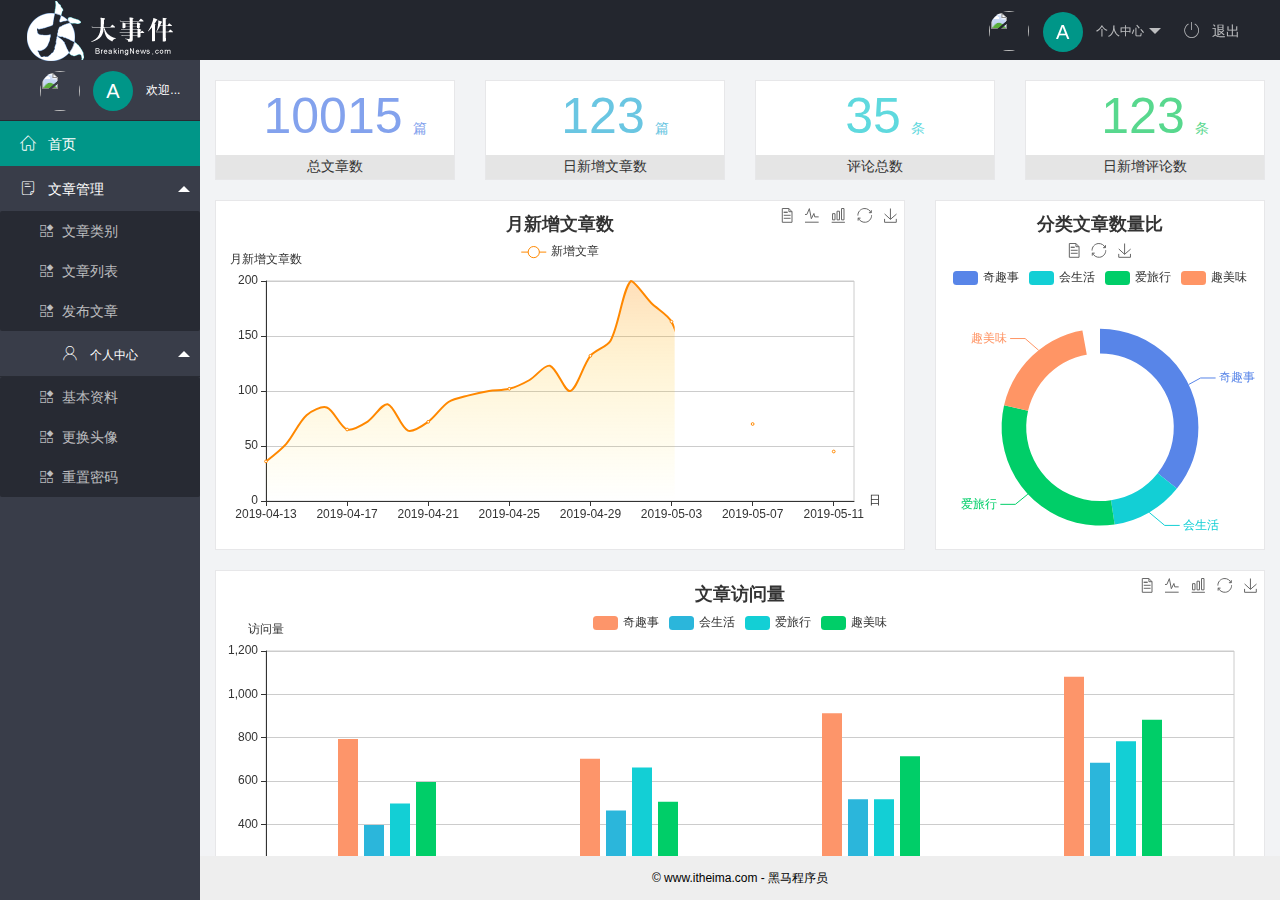
==== commit 76a7d547: "首页完成" ====
--- a/index.html
+++ b/index.html
@@ -6,79 +6,98 @@
     <meta name="viewport" content="width=device-width, initial-scale=1.0">
     <title>Document</title>
     <link rel="stylesheet" href="/assets/lib/layui/css/layui.css">
+    <link rel="stylesheet" href="/assets/css/index.css">
+    <link rel="stylesheet" href="/assets/fonts/iconfont.css">
 </head>
 
 <body class="layui-layout-body">
     <div class="layui-layout layui-layout-admin">
         <div class="layui-header">
-            <div class="layui-logo">layui 后台布局</div>
+            <div class="layui-logo">
+                <img src="/assets/images/logo.png" alt="">
+            </div>
             <!-- 头部区域（可配合layui已有的水平导航） -->
-            <ul class="layui-nav layui-layout-left">
-                <li class="layui-nav-item"><a href="">控制台</a></li>
-                <li class="layui-nav-item"><a href="">商品管理</a></li>
-                <li class="layui-nav-item"><a href="">用户</a></li>
-                <li class="layui-nav-item">
-                    <a href="javascript:;">其它系统</a>
-                    <dl class="layui-nav-child">
-                        <dd><a href="">邮件管理</a></dd>
-                        <dd><a href="">消息管理</a></dd>
-                        <dd><a href="">授权管理</a></dd>
-                    </dl>
-                </li>
-            </ul>
             <ul class="layui-nav layui-layout-right">
                 <li class="layui-nav-item">
-                    <a href="javascript:;">
+                    <a href="javascript:;" class="userinfo">
                         <img src="http://t.cn/RCzsdCq" class="layui-nav-img">
-                        贤心
+                        <span class="text-avatar">A</span>
+                        个人中心
                     </a>
                     <dl class="layui-nav-child">
                         <dd><a href="">基本资料</a></dd>
-                        <dd><a href="">安全设置</a></dd>
+                        <dd><a href="">更换头像</a></dd>
+                        <dd><a href="">重置密码</a></dd>
                     </dl>
                 </li>
-                <li class="layui-nav-item"><a href="">退了</a></li>
+                <li class="layui-nav-item">
+                    <a href="javascript:;" id="logout">
+                        <span class="iconfont icon-tuichu"></span>
+                        退出
+                    </a>
+                </li>
             </ul>
         </div>
 
         <div class="layui-side layui-bg-black">
             <div class="layui-side-scroll">
+                <!-- 左侧头像区 -->
+                <div class="userinfo">
+                    <img src="http://t.cn/RCzsdCq" class="layui-nav-img">
+                    <span class="text-avatar">A</span>
+                    <span id="welcome">欢迎...</span>
+                </div>
                 <!-- 左侧导航区域（可配合layui已有的垂直导航） -->
+                <!-- lay-shrink="all"导航栏展开互斥 -->
                 <ul class="layui-nav layui-nav-tree" lay-filter="test">
+                    <li class="layui-nav-item layui-this">
+                        <a href="/home/dashboard.html" target="ifm">
+                            <span class="iconfont icon-home"></span>
+                            首页
+                        </a>
+                    </li>
+
                     <li class="layui-nav-item layui-nav-itemed">
-                        <a class="" href="javascript:;">所有商品</a>
+                        <a class="" href="javascript:;">
+                            <span class="iconfont icon-16"></span>
+                            文章管理
+                        </a>
                         <dl class="layui-nav-child">
-                            <dd><a href="javascript:;">列表一</a></dd>
-                            <dd><a href="javascript:;">列表二</a></dd>
-                            <dd><a href="javascript:;">列表三</a></dd>
-                            <dd><a href="">超链接</a></dd>
+                            <dd><a href="javascript:;"><i class="layui-icon layui-icon-app"></i>文章类别</a></dd>
+                            <dd><a href="javascript:;"><i class="layui-icon layui-icon-app"></i>文章列表</a></dd>
+                            <dd><a href="javascript:;"><i class="layui-icon layui-icon-app"></i>发布文章</a></dd>
                         </dl>
                     </li>
-                    <li class="layui-nav-item">
-                        <a href="javascript:;">解决方案</a>
+                    <li class="layui-nav-item layui-nav-itemed">
+                        <a href="javascript:;" class="userinfo">
+                            <span class="iconfont icon-user"></span>
+                            个人中心
+                        </a>
                         <dl class="layui-nav-child">
-                            <dd><a href="javascript:;">列表一</a></dd>
-                            <dd><a href="javascript:;">列表二</a></dd>
-                            <dd><a href="">超链接</a></dd>
+                            <dd><a href="javascript:;"><i class="layui-icon layui-icon-app"></i>基本资料</a></dd>
+                            <dd><a href="javascript:;"><i class="layui-icon layui-icon-app"></i>更换头像</a></dd>
+                            <dd><a href="javascript:;"><i class="layui-icon layui-icon-app"></i>重置密码</a></dd>
                         </dl>
                     </li>
-                    <li class="layui-nav-item"><a href="">云市场</a></li>
-                    <li class="layui-nav-item"><a href="">发布商品</a></li>
                 </ul>
             </div>
         </div>
 
         <div class="layui-body">
             <!-- 内容主体区域 -->
-            <div style="padding: 15px;">内容主体区域</div>
+            <iframe src="/home/dashboard.html" frameborder="0" id="ifm" name="ifm"></iframe>
         </div>
 
         <div class="layui-footer">
             <!-- 底部固定区域 -->
-            © layui.com - 底部固定区域
+            © www.itheima.com - 黑马程序员
         </div>
     </div>
     <script src="/assets/lib/layui/layui.all.js"></script>
+    <script src="/assets/lib/jquery.js"></script>
+    <script src="/assets/js/baseurl.js"></script>
+    <script src="/assets/js/index.js"></script>
+
 </body>
 
 </html>--- a/assets/css/index.css
+++ b/assets/css/index.css
@@ -0,0 +1,58 @@
+a {
+    transition: none!important;
+}
+
+.layui-footer {
+    text-align: center;
+    font-size: 12px;
+}
+
+.iconfont {
+    margin-right: 8px;
+}
+
+.layui-icon {
+    margin-right: 8px;
+    margin-left: 20px;
+}
+
+#ifm {
+    width: 100%;
+    height: 100%;
+}
+
+.layui-body {
+    /* 隐藏滚动条 */
+    overflow: hidden;
+}
+
+.userinfo {
+    height: 60px;
+    line-height: 60px;
+    text-align: center;
+    font-size: 12px;
+    user-select: none;
+}
+
+.layui-side-scroll .userinfo {
+    border-bottom: 1px solid #282b33;
+}
+.layui-nav-img {
+    width: 40px;
+    height: 40px;
+  }
+  
+  .text-avatar {
+    display: inline-block;
+    width: 40px;
+    height: 40px;
+    background-color: #009688;
+    border-radius: 50%;
+    line-height: 40px;
+    text-align: center;
+    font-size: 20px;
+    color: #fff;
+    position: relative;
+    top: 4px;
+    margin-right: 10px;
+  }--- a/assets/fonts/iconfont.css
+++ b/assets/fonts/iconfont.css
@@ -0,0 +1,37 @@
+@font-face {font-family: "iconfont";
+  src: url('iconfont.eot?t=1576139966484'); /* IE9 */
+  src: url('iconfont.eot?t=1576139966484#iefix') format('embedded-opentype'), /* IE6-IE8 */
+  url('[data-uri]') format('woff2'),
+  url('iconfont.woff?t=1576139966484') format('woff'),
+  url('iconfont.ttf?t=1576139966484') format('truetype'), /* chrome, firefox, opera, Safari, Android, iOS 4.2+ */
+  url('iconfont.svg?t=1576139966484#iconfont') format('svg'); /* iOS 4.1- */
+}
+
+.iconfont {
+  font-family: "iconfont" !important;
+  font-size: 16px;
+  font-style: normal;
+  -webkit-font-smoothing: antialiased;
+  -moz-osx-font-smoothing: grayscale;
+}
+
+.icon-home:before {
+  content: "\e6a9";
+}
+
+.icon-user:before {
+  content: "\e614";
+}
+
+.icon-pinglun:before {
+  content: "\e616";
+}
+
+.icon-tuichu:before {
+  content: "\e865";
+}
+
+.icon-16:before {
+  content: "\e615";
+}
+
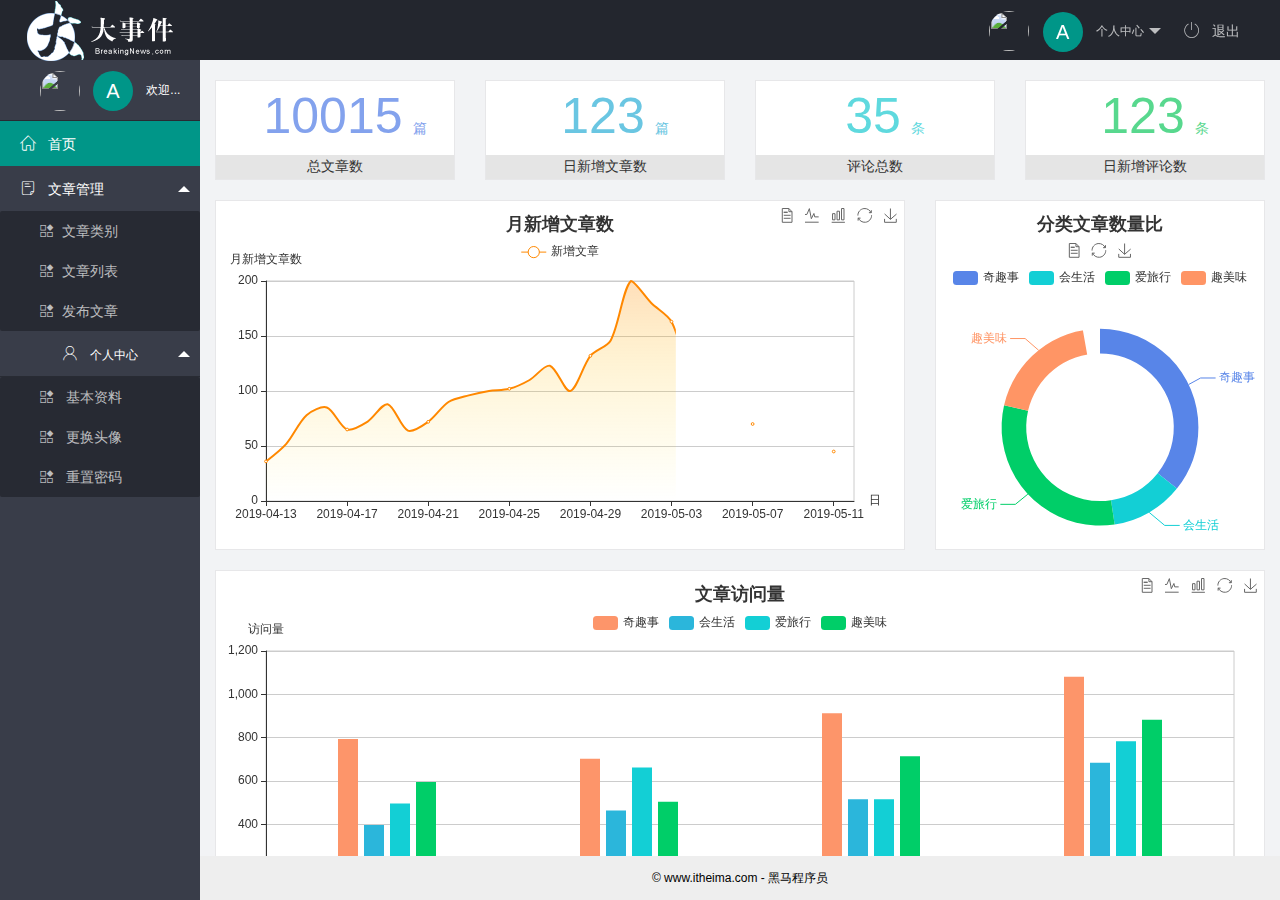
==== commit 46d088ca: "完成用户中心功能" ====
--- a/index.html
+++ b/index.html
@@ -25,9 +25,9 @@
                         个人中心
                     </a>
                     <dl class="layui-nav-child">
-                        <dd><a href="">基本资料</a></dd>
-                        <dd><a href="">更换头像</a></dd>
-                        <dd><a href="">重置密码</a></dd>
+                        <dd><a href="/user/userinfo.html" target="ifm">基本资料</a></dd>
+                        <dd><a href="/user/useavatar.html" target="ifm">更换头像</a></dd>
+                        <dd><a href="/user/usepwd.html" target="ifm">重置密码</a></dd>
                     </dl>
                 </li>
                 <li class="layui-nav-item">
@@ -74,9 +74,24 @@
                             个人中心
                         </a>
                         <dl class="layui-nav-child">
-                            <dd><a href="javascript:;"><i class="layui-icon layui-icon-app"></i>基本资料</a></dd>
-                            <dd><a href="javascript:;"><i class="layui-icon layui-icon-app"></i>更换头像</a></dd>
-                            <dd><a href="javascript:;"><i class="layui-icon layui-icon-app"></i>重置密码</a></dd>
+                            <dd>
+                                <a href="/user/userinfo.html" target="ifm">
+                                    <i class="layui-icon layui-icon-app"></i>
+                                    基本资料
+                                </a>
+                            </dd>
+                            <dd>
+                                <a href="/user/useavatar.html" target="ifm">
+                                    <i class="layui-icon layui-icon-app"></i>
+                                    更换头像
+                                </a>
+                            </dd>
+                            <dd>
+                                <a href="/user/usepwd.html" target="ifm">
+                                    <i class="layui-icon layui-icon-app"></i>
+                                    重置密码
+                                </a>
+                            </dd>
                         </dl>
                     </li>
                 </ul>
